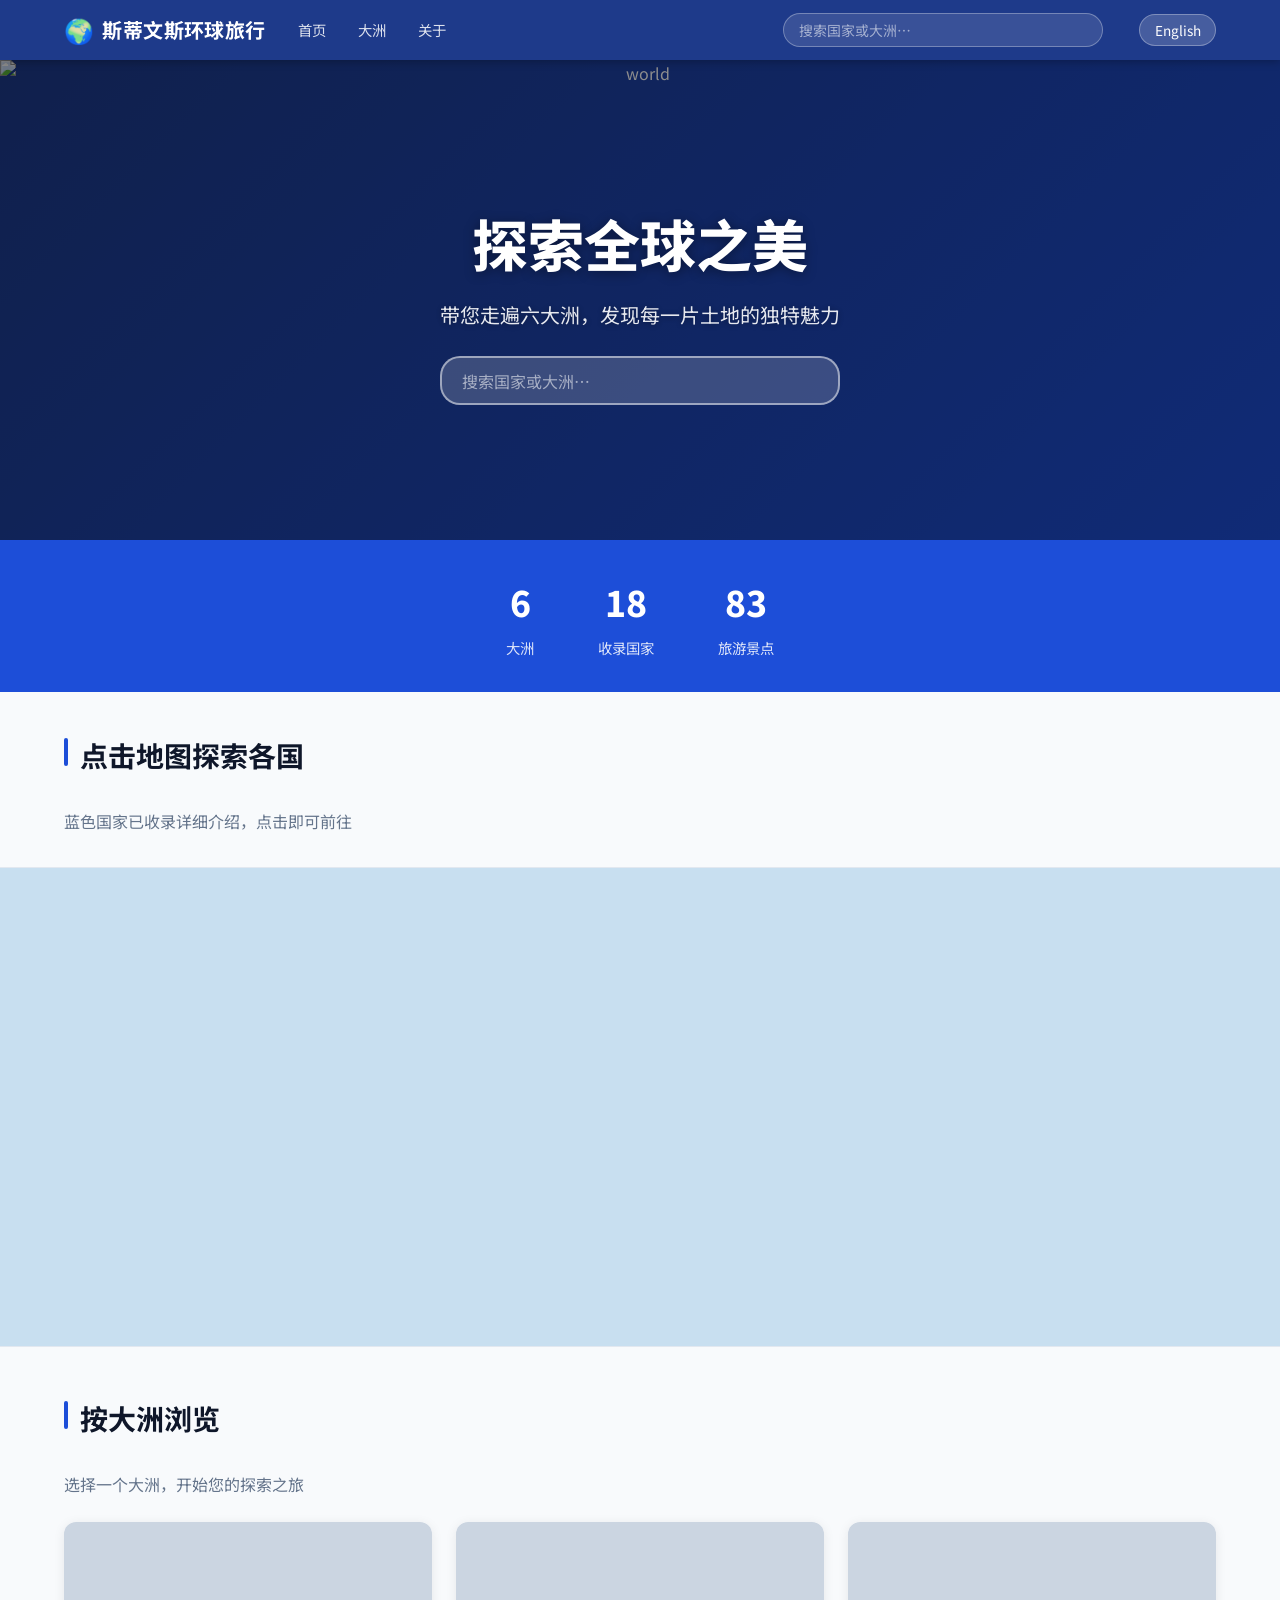
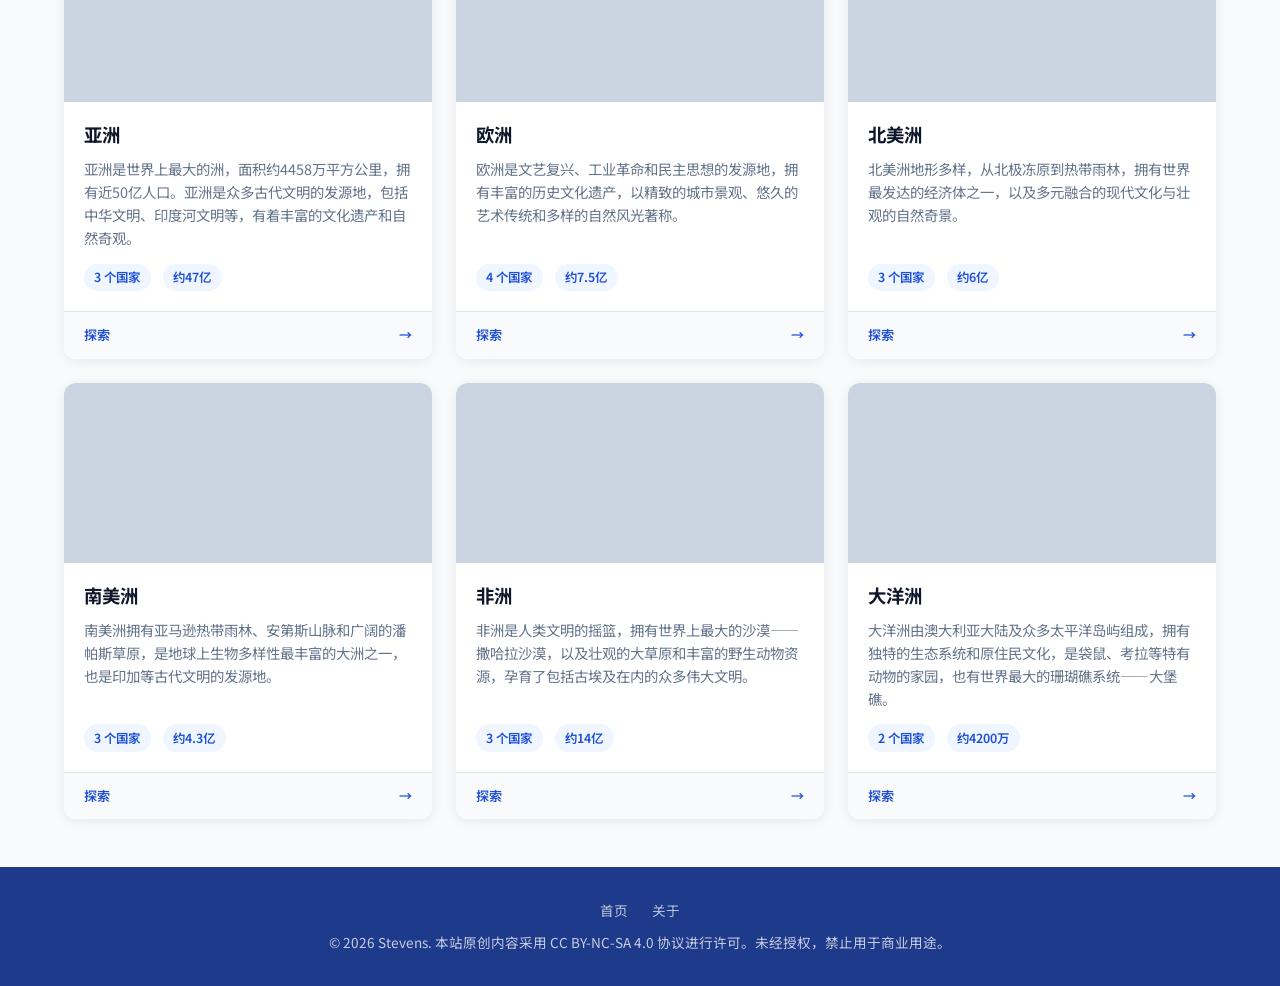
==== index.html @ 1ae76cb9 "fix: bundle topojson-client locally, remove CDN dependency CDN failures (both unpkg and jsdelivr) ca" ====
<!DOCTYPE html>
<html lang="zh-CN">
<head>
  <meta charset="UTF-8">
  <meta name="viewport" content="width=device-width, initial-scale=1.0">
  <title>斯蒂文斯环球旅行 | Stevens World Travel</title>
  <meta name="description" content="探索全球六大洲，发现世界各地的地理、历史、文化与旅游景点。">
  <link rel="preconnect" href="https://fonts.googleapis.com">
  <link rel="preconnect" href="https://fonts.gstatic.com" crossorigin>
  <link href="https://fonts.googleapis.com/css2?family=Noto+Sans+SC:wght@400;600;700;800&display=swap" rel="stylesheet">
  <link rel="stylesheet" href="css/style.css">
  <link rel="stylesheet" href="https://cdn.jsdelivr.net/npm/leaflet@1.9.4/dist/leaflet.css">
</head>
<body data-page="index">

  <div id="site-header"></div>
  <main><div id="root"></div></main>
  <div id="site-footer"></div>

  <!-- Slim index (for nav, search, world map country list) -->
  <script src="data/index.js"></script>
  <!-- Destination pin coordinates -->
  <script src="data/coords.js"></script>
  <!-- Leaflet -->
  <script src="https://cdn.jsdelivr.net/npm/leaflet@1.9.4/dist/leaflet.js"></script>
  <!-- TopoJSON (world map, index page only) — local copy, no CDN dependency -->
  <script src="js/topojson.min.js"></script>
  <!-- App -->
  <script src="js/app.js"></script>
</body>
</html>
---- css/style.css ----
/* ============================
   CSS Custom Properties
   ============================ */
:root {
  --primary:    #1d4ed8;
  --primary-dk: #1e3a8a;
  --accent:     #f59e0b;
  --green:      #059669;
  --bg:         #f8fafc;
  --bg-card:    #ffffff;
  --text:       #0f172a;
  --text-muted: #64748b;
  --border:     #e2e8f0;
  --shadow:     0 2px 12px rgba(0,0,0,.08);
  --shadow-lg:  0 8px 32px rgba(0,0,0,.14);
  --radius:     12px;
  --radius-sm:  8px;
  --transition: .2s ease;
  --max-w:      1200px;
  --font-sans:  'Noto Sans SC', -apple-system, BlinkMacSystemFont, 'Segoe UI', sans-serif;
}

/* ============================
   Reset & Base
   ============================ */
*, *::before, *::after { box-sizing: border-box; margin: 0; padding: 0; }

html { scroll-behavior: smooth; }

body {
  font-family: var(--font-sans);
  background: var(--bg);
  color: var(--text);
  line-height: 1.7;
  min-height: 100vh;
  display: flex;
  flex-direction: column;
}

a { color: inherit; text-decoration: none; }

img { display: block; max-width: 100%; }

/* ============================
   Header & Nav
   ============================ */
.site-header {
  background: var(--primary-dk);
  color: #fff;
  position: sticky;
  top: 0;
  z-index: 1000;
  box-shadow: 0 2px 8px rgba(0,0,0,.25);
}

.nav-inner {
  max-width: var(--max-w);
  margin: 0 auto;
  padding: 0 1.5rem;
  height: 60px;
  display: flex;
  align-items: center;
  gap: 1.5rem;
}

.nav-logo {
  font-size: 1.25rem;
  font-weight: 700;
  letter-spacing: .02em;
  white-space: nowrap;
  display: flex;
  align-items: center;
  gap: .5rem;
}

.nav-logo .logo-icon { font-size: 1.5rem; }

.nav-links {
  display: flex;
  gap: 1rem;
  list-style: none;
  flex: 1;
}

.nav-links a {
  color: rgba(255,255,255,.85);
  font-size: .9rem;
  padding: .25rem .5rem;
  border-radius: 6px;
  transition: all var(--transition);
}

.nav-links a:hover { background: rgba(255,255,255,.15); color: #fff; }

.nav-actions { display: flex; align-items: center; gap: .75rem; margin-left: auto; }

.lang-btn {
  background: rgba(255,255,255,.18);
  border: 1px solid rgba(255,255,255,.3);
  color: #fff;
  padding: .3rem .9rem;
  border-radius: 20px;
  cursor: pointer;
  font-size: .85rem;
  font-family: var(--font-sans);
  transition: all var(--transition);
}

.lang-btn:hover { background: rgba(255,255,255,.3); }

/* ============================
   Main Content
   ============================ */
main { flex: 1; }

.container {
  max-width: var(--max-w);
  margin: 0 auto;
  padding: 0 1.5rem;
}

/* ============================
   Hero Banner
   ============================ */
.hero {
  position: relative;
  height: 480px;
  display: flex;
  align-items: center;
  justify-content: center;
  text-align: center;
  overflow: hidden;
  color: #fff;
}

.hero-img {
  position: absolute;
  inset: 0;
  width: 100%;
  height: 100%;
  object-fit: cover;
  filter: brightness(.55);
}

.hero-content {
  position: relative;
  z-index: 1;
  padding: 1rem 2rem;
}

.hero-content h1 {
  font-size: clamp(2rem, 5vw, 3.5rem);
  font-weight: 800;
  text-shadow: 0 2px 12px rgba(0,0,0,.4);
  margin-bottom: .5rem;
}

.hero-content p {
  font-size: clamp(1rem, 2vw, 1.25rem);
  opacity: .9;
  max-width: 680px;
  text-shadow: 0 1px 6px rgba(0,0,0,.4);
}

.hero-small { height: 320px; }
.hero-small .hero-content h1 { font-size: clamp(1.6rem, 4vw, 2.5rem); }

/* ============================
   Section Title
   ============================ */
.section { padding: 3rem 0; }
.section-title {
  font-size: 1.75rem;
  font-weight: 700;
  margin-bottom: 1.75rem;
  position: relative;
  padding-left: 1rem;
}
.section-title::before {
  content: '';
  position: absolute;
  left: 0; top: .2em;
  width: 4px; height: 1em;
  background: var(--primary);
  border-radius: 2px;
}

/* ============================
   Cards Grid
   ============================ */
.grid { display: grid; gap: 1.5rem; }
.grid-2 { grid-template-columns: repeat(auto-fill, minmax(280px, 1fr)); }
.grid-3 { grid-template-columns: repeat(auto-fill, minmax(320px, 1fr)); }
.grid-4 { grid-template-columns: repeat(auto-fill, minmax(240px, 1fr)); }

/* ============================
   Continent / Country Card
   ============================ */
.card {
  background: var(--bg-card);
  border-radius: var(--radius);
  overflow: hidden;
  box-shadow: var(--shadow);
  transition: transform var(--transition), box-shadow var(--transition);
  cursor: pointer;
  display: flex;
  flex-direction: column;
}

.card:hover {
  transform: translateY(-4px);
  box-shadow: var(--shadow-lg);
}

.card-img {
  width: 100%;
  height: 180px;
  object-fit: cover;
  background: #cbd5e1;
}

.card-body {
  padding: 1.1rem 1.25rem 1.25rem;
  flex: 1;
  display: flex;
  flex-direction: column;
  gap: .4rem;
}

.card-title {
  font-size: 1.15rem;
  font-weight: 700;
  display: flex;
  align-items: center;
  gap: .45rem;
}

.card-subtitle {
  font-size: .82rem;
  color: var(--text-muted);
}

.card-desc {
  font-size: .9rem;
  color: var(--text-muted);
  line-height: 1.6;
  flex: 1;
}

.card-stats {
  display: flex;
  gap: .75rem;
  flex-wrap: wrap;
  margin-top: .5rem;
}

.stat-badge {
  background: #eff6ff;
  color: var(--primary);
  font-size: .78rem;
  padding: .2rem .65rem;
  border-radius: 20px;
  font-weight: 600;
}

.card-footer {
  padding: .75rem 1.25rem;
  border-top: 1px solid var(--border);
  background: #f8fafc;
  font-size: .82rem;
  color: var(--primary);
  font-weight: 600;
  display: flex;
  align-items: center;
  justify-content: space-between;
}

.card-footer .arrow { transition: transform var(--transition); }
.card:hover .arrow { transform: translateX(4px); }

/* ============================
   Country Page Specifics
   ============================ */
.country-header {
  background: var(--primary-dk);
  color: #fff;
  padding: 2.5rem 0 2rem;
}

.country-header-inner {
  max-width: var(--max-w);
  margin: 0 auto;
  padding: 0 1.5rem;
}

.country-flag { font-size: 4rem; line-height: 1; margin-bottom: .5rem; }

.country-header h1 {
  font-size: 2.4rem;
  font-weight: 800;
  margin-bottom: .25rem;
}

.country-meta {
  display: flex;
  flex-wrap: wrap;
  gap: 1.5rem;
  margin-top: 1rem;
  font-size: .9rem;
  opacity: .85;
}

.country-meta span { display: flex; align-items: center; gap: .4rem; }

.quick-facts {
  display: grid;
  grid-template-columns: repeat(auto-fill, minmax(180px, 1fr));
  gap: 1rem;
  margin: 1.5rem 0 2rem;
}

.fact-item {
  background: var(--bg-card);
  border: 1px solid var(--border);
  border-radius: var(--radius-sm);
  padding: .9rem 1.1rem;
}

.fact-label {
  font-size: .75rem;
  color: var(--text-muted);
  text-transform: uppercase;
  letter-spacing: .05em;
  margin-bottom: .25rem;
}

.fact-value { font-size: .95rem; font-weight: 600; }

/* ============================
   Tabs
   ============================ */
.tabs { border-bottom: 2px solid var(--border); display: flex; gap: 0; flex-wrap: wrap; }

.tab-btn {
  background: none;
  border: none;
  border-bottom: 2px solid transparent;
  margin-bottom: -2px;
  padding: .75rem 1.25rem;
  font-size: .95rem;
  font-family: var(--font-sans);
  color: var(--text-muted);
  cursor: pointer;
  transition: all var(--transition);
  font-weight: 500;
}

.tab-btn:hover { color: var(--primary); }
.tab-btn.active { color: var(--primary); border-bottom-color: var(--primary); font-weight: 700; }

.tab-panel { display: none; padding: 2rem 0; }
.tab-panel.active { display: block; }

.info-text {
  font-size: 1.02rem;
  line-height: 1.85;
  color: #1e293b;
  max-width: 820px;
}

/* ============================
   Map
   ============================ */
.map-section { }

.map-container {
  height: 420px;
  border-radius: var(--radius);
  overflow: hidden;
  border: 1px solid var(--border);
  box-shadow: var(--shadow);
  background: #e8f4f8;
}

/* Leaflet popup tweak */
.leaflet-popup-content-wrapper {
  border-radius: 10px !important;
  box-shadow: 0 4px 16px rgba(0,0,0,.18) !important;
}

.leaflet-popup-content { margin: 10px 12px !important; }

@media (max-width: 600px) {
  .map-container { height: 280px; }
}

/* ============================
   Subdivision Grid
   ============================ */
.subdivision-grid { display: grid; grid-template-columns: repeat(auto-fill, minmax(150px, 1fr)); gap: 1rem; }

.sub-card {
  background: var(--bg-card);
  border: 1px solid var(--border);
  border-radius: var(--radius-sm);
  padding: 1rem;
  text-align: center;
  cursor: pointer;
  transition: all var(--transition);
}

.sub-card:hover { border-color: var(--primary); background: #eff6ff; transform: translateY(-2px); }
.sub-card .emoji { font-size: 2rem; display: block; margin-bottom: .5rem; }
.sub-card .sub-name { font-size: .9rem; font-weight: 600; }

/* ============================
   Destination Cards
   ============================ */
.dest-card {
  background: var(--bg-card);
  border-radius: var(--radius);
  overflow: hidden;
  box-shadow: var(--shadow);
  transition: transform var(--transition), box-shadow var(--transition);
  display: flex;
  flex-direction: column;
}

.dest-card:hover { transform: translateY(-4px); box-shadow: var(--shadow-lg); }

.dest-img {
  width: 100%;
  height: 200px;
  object-fit: cover;
  background: linear-gradient(135deg, #cbd5e1, #94a3b8);
}

.dest-body { padding: 1.1rem 1.25rem 1.25rem; flex: 1; display: flex; flex-direction: column; gap: .5rem; }

.dest-title { font-size: 1.1rem; font-weight: 700; }

.dest-location {
  font-size: .8rem;
  color: var(--primary);
  font-weight: 600;
  display: flex;
  align-items: center;
  gap: .3rem;
}

.dest-desc { font-size: .88rem; color: var(--text-muted); line-height: 1.65; flex: 1; }

.dest-tags { display: flex; flex-wrap: wrap; gap: .4rem; margin-top: auto; padding-top: .75rem; }

.tag {
  font-size: .75rem;
  background: #f0fdf4;
  color: var(--green);
  border: 1px solid #bbf7d0;
  padding: .15rem .55rem;
  border-radius: 20px;
  font-weight: 500;
}

/* ============================
   Filter Bar
   ============================ */
.filter-bar {
  display: flex;
  flex-wrap: wrap;
  gap: .6rem;
  padding: 1.25rem 0;
  border-bottom: 1px solid var(--border);
  margin-bottom: 1.75rem;
}

.filter-btn {
  background: var(--bg-card);
  border: 1px solid var(--border);
  color: var(--text);
  padding: .4rem 1rem;
  border-radius: 20px;
  cursor: pointer;
  font-size: .87rem;
  font-family: var(--font-sans);
  transition: all var(--transition);
}

.filter-btn:hover { border-color: var(--primary); color: var(--primary); }
.filter-btn.active { background: var(--primary); color: #fff; border-color: var(--primary); }

/* ============================
   CTA Buttons
   ============================ */
.btn {
  display: inline-flex;
  align-items: center;
  gap: .5rem;
  padding: .65rem 1.5rem;
  border-radius: 8px;
  font-size: .95rem;
  font-weight: 600;
  font-family: var(--font-sans);
  cursor: pointer;
  border: 2px solid transparent;
  transition: all var(--transition);
}

.btn-primary { background: var(--primary); color: #fff; }
.btn-primary:hover { background: var(--primary-dk); }

.btn-outline { background: transparent; color: var(--primary); border-color: var(--primary); }
.btn-outline:hover { background: var(--primary); color: #fff; }

.btn-accent { background: var(--accent); color: #fff; }
.btn-accent:hover { background: #d97706; }

/* ============================
   Breadcrumb
   ============================ */
.breadcrumb {
  display: flex;
  align-items: center;
  gap: .5rem;
  font-size: .87rem;
  color: var(--text-muted);
  padding: 1rem 0;
  flex-wrap: wrap;
}

.breadcrumb a { color: var(--primary); }
.breadcrumb a:hover { text-decoration: underline; }
.breadcrumb .sep { opacity: .5; }

/* ============================
   Stats Strip
   ============================ */
.stats-strip {
  background: var(--primary);
  color: #fff;
  padding: 2rem 0;
}

.stats-inner {
  max-width: var(--max-w);
  margin: 0 auto;
  padding: 0 1.5rem;
  display: flex;
  justify-content: center;
  gap: 4rem;
  flex-wrap: wrap;
  text-align: center;
}

.stat-item .num { font-size: 2.2rem; font-weight: 800; }
.stat-item .lbl { font-size: .9rem; opacity: .85; margin-top: .25rem; }

/* ============================
   About Page
   ============================ */
.about-section { max-width: 800px; margin: 0 auto; padding: 3rem 1.5rem; }
.about-avatar {
  width: 120px;
  height: 120px;
  border-radius: 50%;
  object-fit: cover;
  border: 4px solid var(--primary);
  margin-bottom: 1.5rem;
}
.about-section h1 { font-size: 2rem; margin-bottom: .5rem; }
.about-section h2 { font-size: 1.3rem; margin: 2rem 0 .75rem; }
.about-section p { margin-bottom: 1rem; color: #1e293b; line-height: 1.8; }

/* ============================
   Footer
   ============================ */
.site-footer {
  background: var(--primary-dk);
  color: rgba(255,255,255,.75);
  padding: 2rem 0;
  margin-top: auto;
}

.footer-inner {
  max-width: var(--max-w);
  margin: 0 auto;
  padding: 0 1.5rem;
  display: flex;
  flex-direction: column;
  align-items: center;
  gap: .5rem;
  text-align: center;
  font-size: .85rem;
}

.footer-links { display: flex; gap: 1.5rem; flex-wrap: wrap; justify-content: center; }
.footer-links a { color: rgba(255,255,255,.7); transition: color var(--transition); }
.footer-links a:hover { color: #fff; }

/* ============================
   Loading / Empty State
   ============================ */
.loading {
  display: flex;
  flex-direction: column;
  align-items: center;
  justify-content: center;
  padding: 4rem 1rem;
  color: var(--text-muted);
  gap: 1rem;
}

.spinner {
  width: 40px;
  height: 40px;
  border: 3px solid var(--border);
  border-top-color: var(--primary);
  border-radius: 50%;
  animation: spin .7s linear infinite;
}

@keyframes spin { to { transform: rotate(360deg); } }

.empty {
  text-align: center;
  padding: 4rem 1rem;
  color: var(--text-muted);
  font-size: 1.05rem;
}

/* ============================
   Utility
   ============================ */
.mt-1 { margin-top: .5rem; }
.mt-2 { margin-top: 1rem; }
.mt-3 { margin-top: 1.5rem; }
.mb-2 { margin-bottom: 1rem; }
.mb-3 { margin-bottom: 1.5rem; }
.flex { display: flex; }
.flex-wrap { flex-wrap: wrap; }
.gap-1 { gap: .5rem; }
.gap-2 { gap: 1rem; }
.items-center { align-items: center; }
.text-muted { color: var(--text-muted); }
.text-sm { font-size: .87rem; }
.font-bold { font-weight: 700; }
.hidden { display: none !important; }

/* ============================
   Search
   ============================ */
.nav-search {
  flex: 1;
  max-width: 320px;
  margin: 0 .75rem;
}

.search-wrap {
  position: relative;
}

.search-input {
  width: 100%;
  padding: .38rem .9rem;
  border-radius: 20px;
  border: 1px solid rgba(255,255,255,.3);
  background: rgba(255,255,255,.12);
  color: #fff;
  font-family: var(--font-sans);
  font-size: .87rem;
  outline: none;
  transition: all var(--transition);
}

.search-input::placeholder { color: rgba(255,255,255,.55); }
.search-input:focus {
  background: rgba(255,255,255,.22);
  border-color: rgba(255,255,255,.6);
}

.search-drop {
  display: none;
  position: absolute;
  top: calc(100% + 6px);
  left: 0;
  right: 0;
  background: #fff;
  border-radius: var(--radius-sm);
  box-shadow: var(--shadow-lg);
  overflow: hidden;
  z-index: 2000;
  border: 1px solid var(--border);
}

.search-drop.open { display: block; }

.search-item {
  display: flex;
  align-items: center;
  gap: .75rem;
  padding: .65rem 1rem;
  color: var(--text);
  text-decoration: none;
  transition: background var(--transition);
  border-bottom: 1px solid var(--border);
}

.search-item:last-child { border-bottom: none; }
.search-item:hover { background: #f0f4ff; }

.search-icon { font-size: 1.25rem; line-height: 1; flex-shrink: 0; }

.search-text { display: flex; flex-direction: column; gap: .1rem; }

.search-primary { font-size: .9rem; font-weight: 600; color: var(--text); }
.search-secondary { font-size: .77rem; color: var(--text-muted); }

.search-no-result { padding: .75rem 1rem; color: var(--text-muted); font-size: .87rem; }

/* Hero search */
.hero-search-wrap {
  margin-top: 1.5rem;
  max-width: 520px;
  margin-left: auto;
  margin-right: auto;
}

.hero-search .search-input {
  font-size: 1rem;
  padding: .65rem 1.25rem;
  background: rgba(255,255,255,.18);
  border: 2px solid rgba(255,255,255,.5);
}

.hero-search .search-input:focus {
  background: rgba(255,255,255,.28);
  border-color: rgba(255,255,255,.9);
}

.hero-search .search-drop {
  top: calc(100% + 8px);
}

/* ============================
   World Map
   ============================ */
.world-map-section {
  padding: 2.5rem 0 0;
}

.world-map-section .container { padding-bottom: 1rem; }

.world-map-container {
  width: 100%;
  height: 480px;
  background: #c8dff0;
  border-top: 1px solid var(--border);
  border-bottom: 1px solid var(--border);
}

.world-tooltip {
  background: var(--primary-dk) !important;
  color: #fff !important;
  border: none !important;
  font-family: var(--font-sans) !important;
  font-size: .9rem !important;
  padding: .3rem .7rem !important;
  border-radius: 6px !important;
  box-shadow: var(--shadow) !important;
}

.world-tooltip::before { display: none !important; }

.covered-country { cursor: pointer; }

@media (max-width: 768px) {
  .world-map-container { height: 300px; }
}

/* ============================
   Fetch Error
   ============================ */
.fetch-error {
  max-width: 480px;
  margin: 3rem auto;
  padding: 2rem;
  background: #fff7ed;
  border: 1px solid #fed7aa;
  border-radius: var(--radius);
  text-align: center;
}

.fetch-error-icon { font-size: 2.5rem; margin-bottom: .75rem; }
.fetch-error h3 { font-size: 1.15rem; margin-bottom: .75rem; color: #9a3412; }
.fetch-error p { font-size: .9rem; color: #7c2d12; margin-bottom: .5rem; }

.fetch-error code {
  display: block;
  background: #1e293b;
  color: #f0fdf4;
  padding: .65rem 1.25rem;
  border-radius: 6px;
  font-size: .9rem;
  margin: .75rem 0;
  letter-spacing: .02em;
  font-family: 'Courier New', monospace;
}

.fetch-error a { color: var(--primary); font-weight: 600; }

/* ============================
   Responsive
   ============================ */
@media (max-width: 768px) {
  .nav-links { display: none; }
  .hero { height: 320px; }
  .hero-small { height: 220px; }
  .grid-3, .grid-4 { grid-template-columns: 1fr 1fr; }
  .stats-inner { gap: 2rem; }
  .quick-facts { grid-template-columns: 1fr 1fr; }
  .country-header h1 { font-size: 1.75rem; }
}

@media (max-width: 480px) {
  .grid-2, .grid-3, .grid-4 { grid-template-columns: 1fr; }
  .quick-facts { grid-template-columns: 1fr 1fr; }
  .filter-bar { gap: .4rem; }
  .filter-btn { font-size: .8rem; padding: .35rem .8rem; }
}
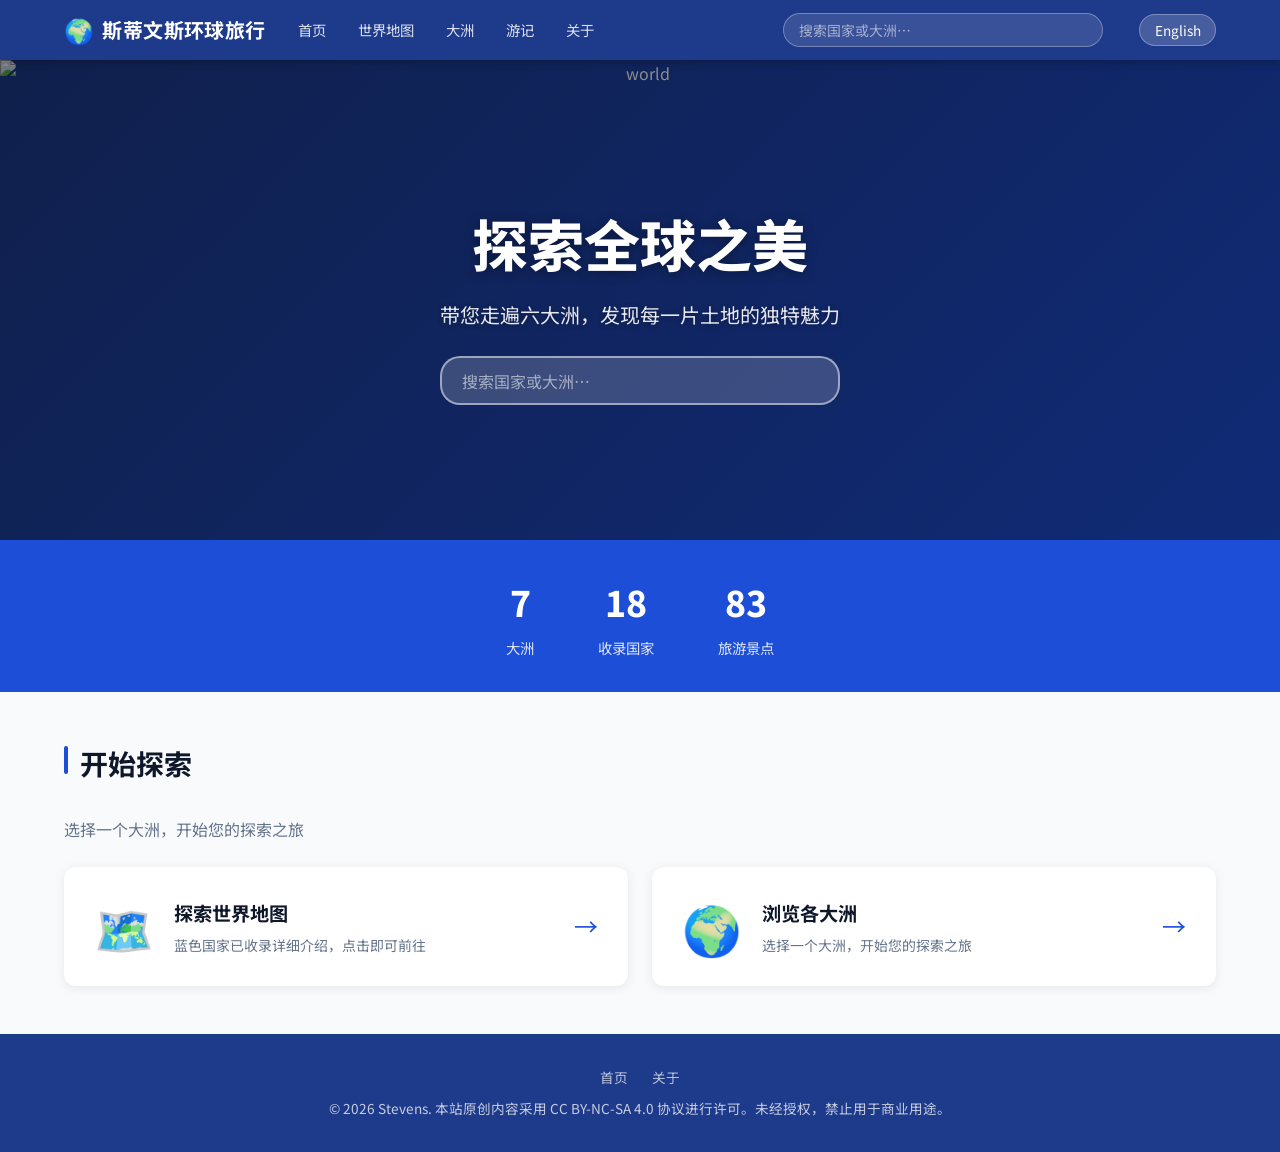
==== commit 46a06a67: "Add Google Analytics 4 (G-HJWRL0D0HH) to all pages Co-Authored-By: Claude Sonnet 4.6 <noreply@anthro" ====
--- a/index.html
+++ b/index.html
@@ -4,6 +4,8 @@
   <meta charset="UTF-8">
   <meta name="viewport" content="width=device-width, initial-scale=1.0">
   <title>斯蒂文斯环球旅行 | Stevens World Travel</title>
+  <script async src="https://www.googletagmanager.com/gtag/js?id=G-HJWRL0D0HH"></script>
+  <script>window.dataLayer=window.dataLayer||[];function gtag(){dataLayer.push(arguments);}gtag('js',new Date());gtag('config','G-HJWRL0D0HH');</script>
   <meta name="description" content="探索全球六大洲，发现世界各地的地理、历史、文化与旅游景点。">
   <link rel="preconnect" href="https://fonts.googleapis.com">
   <link rel="preconnect" href="https://fonts.gstatic.com" crossorigin>
@@ -17,15 +19,9 @@
   <main><div id="root"></div></main>
   <div id="site-footer"></div>
 
-  <!-- Slim index (for nav, search, world map country list) -->
   <script src="data/index.js"></script>
-  <!-- Destination pin coordinates -->
   <script src="data/coords.js"></script>
-  <!-- Leaflet -->
   <script src="https://cdn.jsdelivr.net/npm/leaflet@1.9.4/dist/leaflet.js"></script>
-  <!-- TopoJSON (world map, index page only) — local copy, no CDN dependency -->
-  <script src="js/topojson.min.js"></script>
-  <!-- App -->
   <script src="js/app.js"></script>
 </body>
 </html>
--- a/css/style.css
+++ b/css/style.css
@@ -380,6 +380,7 @@
   border: 1px solid var(--border);
   box-shadow: var(--shadow);
   background: #e8f4f8;
+  isolation: isolate;
 }
 
 /* Leaflet popup tweak */
@@ -756,6 +757,7 @@
   background: #c8dff0;
   border-top: 1px solid var(--border);
   border-bottom: 1px solid var(--border);
+  isolation: isolate;
 }
 
 .world-tooltip {
@@ -827,3 +829,397 @@
   .filter-bar { gap: .4rem; }
   .filter-btn { font-size: .8rem; padding: .35rem .8rem; }
 }
+
+/* ============================
+   World Page Map
+   ============================ */
+.world-page-wrap {
+  display: flex;
+  flex-direction: column;
+}
+
+.world-page-map {
+  width: 100%;
+  height: calc(100vh - 380px);
+  min-height: 480px;
+  background: #c8dff0;
+}
+
+@media (max-width: 768px) {
+  .world-page-map { height: 360px; min-height: 280px; }
+}
+
+/* ============================
+   Continent Map
+   ============================ */
+.continent-map-container {
+  height: 340px;
+  border-radius: var(--radius);
+  overflow: hidden;
+  border: 1px solid var(--border);
+  box-shadow: var(--shadow);
+  background: #e8f4f8;
+  isolation: isolate;
+}
+
+@media (max-width: 600px) {
+  .continent-map-container { height: 240px; }
+}
+
+/* ============================
+   Entry Cards (Homepage)
+   ============================ */
+.entry-cards {
+  display: grid;
+  grid-template-columns: 1fr 1fr;
+  gap: 1.5rem;
+}
+
+@media (max-width: 640px) {
+  .entry-cards { grid-template-columns: 1fr; }
+}
+
+.entry-card {
+  display: flex;
+  align-items: center;
+  gap: 1.25rem;
+  padding: 1.75rem;
+  background: var(--bg-card);
+  border-radius: var(--radius);
+  box-shadow: var(--shadow);
+  border: 2px solid transparent;
+  transition: all var(--transition);
+  text-decoration: none;
+  color: inherit;
+}
+
+.entry-card:hover {
+  border-color: var(--primary);
+  transform: translateY(-3px);
+  box-shadow: var(--shadow-lg);
+}
+
+.entry-card-icon { font-size: 3rem; line-height: 1; flex-shrink: 0; }
+
+.entry-card-body { flex: 1; }
+
+.entry-card-title { font-size: 1.2rem; font-weight: 700; margin-bottom: .35rem; }
+
+.entry-card-desc { font-size: .87rem; color: var(--text-muted); line-height: 1.5; }
+
+.entry-card-arrow {
+  font-size: 1.5rem;
+  color: var(--primary);
+  transition: transform var(--transition);
+  flex-shrink: 0;
+}
+
+.entry-card:hover .entry-card-arrow { transform: translateX(4px); }
+
+/* ============================
+   Journal List
+   ============================ */
+.journal-grid { display: flex; flex-direction: column; gap: 2rem; }
+
+.journal-card {
+  display: grid;
+  grid-template-columns: 320px 1fr;
+  background: var(--bg-card);
+  border-radius: var(--radius);
+  overflow: hidden;
+  box-shadow: var(--shadow);
+  transition: transform var(--transition), box-shadow var(--transition);
+  color: inherit;
+  text-decoration: none;
+}
+
+.journal-card:hover { transform: translateY(-3px); box-shadow: var(--shadow-lg); }
+
+.journal-card-img { width: 100%; height: 100%; min-height: 200px; object-fit: cover; display: block; }
+
+.journal-card-body {
+  padding: 1.5rem 1.75rem;
+  display: flex;
+  flex-direction: column;
+  gap: .6rem;
+}
+
+.journal-card-meta {
+  display: flex;
+  gap: 1rem;
+  font-size: .82rem;
+  color: var(--text-muted);
+  flex-wrap: wrap;
+}
+
+.journal-card-title { font-size: 1.25rem; font-weight: 700; line-height: 1.4; }
+
+.journal-card-excerpt {
+  font-size: .9rem;
+  color: var(--text-muted);
+  line-height: 1.75;
+  flex: 1;
+  display: -webkit-box;
+  -webkit-line-clamp: 3;
+  -webkit-box-orient: vertical;
+  overflow: hidden;
+}
+
+.journal-tags { display: flex; flex-wrap: wrap; gap: .4rem; }
+
+.journal-tag {
+  font-size: .75rem;
+  background: #eff6ff;
+  color: var(--primary);
+  border: 1px solid #bfdbfe;
+  padding: .2rem .6rem;
+  border-radius: 20px;
+  font-weight: 500;
+}
+
+.journal-read-more {
+  font-size: .87rem;
+  color: var(--primary);
+  font-weight: 600;
+  margin-top: .25rem;
+}
+
+@media (max-width: 720px) {
+  .journal-card { grid-template-columns: 1fr; }
+  .journal-card-img { height: 200px; min-height: unset; }
+}
+
+/* ============================
+   Post Body (Journal Detail)
+   ============================ */
+.post-hero-meta {
+  display: flex;
+  gap: 1.25rem;
+  font-size: .9rem;
+  opacity: .85;
+  margin-top: .5rem;
+  flex-wrap: wrap;
+}
+
+.post-tags { display: flex; flex-wrap: wrap; gap: .5rem; padding: .5rem 0 1rem; }
+
+.post-body { max-width: 760px; margin: 0 auto 4rem; }
+
+.post-text {
+  font-size: 1.04rem;
+  line-height: 1.95;
+  color: #1e293b;
+  margin-bottom: 1.5rem;
+}
+
+.post-image {
+  margin: 2rem 0;
+  border-radius: var(--radius);
+  overflow: hidden;
+  box-shadow: var(--shadow);
+}
+
+.post-image img { width: 100%; max-height: 520px; object-fit: cover; display: block; }
+
+.post-image figcaption {
+  padding: .65rem 1rem;
+  background: #f8fafc;
+  font-size: .82rem;
+  color: var(--text-muted);
+  text-align: center;
+  font-style: italic;
+  border-top: 1px solid var(--border);
+}
+
+.post-gallery {
+  display: grid;
+  grid-template-columns: repeat(auto-fill, minmax(200px, 1fr));
+  gap: 1rem;
+  margin: 2rem 0;
+}
+
+.post-gallery figure { margin: 0; border-radius: var(--radius-sm); overflow: hidden; box-shadow: var(--shadow); }
+.post-gallery img { width: 100%; height: 160px; object-fit: cover; display: block; }
+.post-gallery figcaption { padding: .4rem .7rem; font-size: .75rem; color: var(--text-muted); text-align: center; background: #f8fafc; font-style: italic; }
+
+.post-tip {
+  background: #fffbeb;
+  border: 1px solid #fde68a;
+  border-left: 4px solid var(--accent);
+  border-radius: var(--radius-sm);
+  padding: 1rem 1.25rem;
+  margin: 1.75rem 0;
+}
+
+.post-tip-label { font-weight: 700; color: #92400e; margin-bottom: .4rem; font-size: .9rem; }
+.post-tip p { margin: 0; font-size: .93rem; color: #78350f; line-height: 1.75; }
+
+.post-quote {
+  border-left: 4px solid var(--primary);
+  padding: .85rem 1.5rem;
+  margin: 1.75rem 0;
+  color: #475569;
+  font-style: italic;
+  font-size: 1.05rem;
+  line-height: 1.85;
+  background: #f0f4ff;
+  border-radius: 0 var(--radius-sm) var(--radius-sm) 0;
+}
+
+@media (max-width: 600px) {
+  .post-gallery { grid-template-columns: 1fr 1fr; }
+  .post-gallery img { height: 130px; }
+}
+
+/* ============================
+   Destination Modal
+   ============================ */
+.dest-modal-overlay {
+  position: fixed;
+  inset: 0;
+  background: rgba(0, 0, 0, .6);
+  z-index: 3000;
+  display: none;
+  align-items: center;
+  justify-content: center;
+  padding: 1rem;
+  animation: dmFadeIn .18s ease;
+}
+
+@keyframes dmFadeIn { from { opacity: 0; } to { opacity: 1; } }
+
+.dest-modal {
+  background: #fff;
+  border-radius: var(--radius);
+  overflow: hidden;
+  max-width: 540px;
+  width: 100%;
+  max-height: 88vh;
+  overflow-y: auto;
+  position: relative;
+  box-shadow: 0 24px 64px rgba(0, 0, 0, .35);
+  animation: dmSlideUp .18s ease;
+}
+
+@keyframes dmSlideUp {
+  from { transform: translateY(18px); opacity: 0; }
+  to   { transform: translateY(0);    opacity: 1; }
+}
+
+.dest-modal-close {
+  position: absolute;
+  top: .75rem;
+  right: .75rem;
+  width: 32px;
+  height: 32px;
+  border-radius: 50%;
+  border: none;
+  background: rgba(0, 0, 0, .45);
+  color: #fff;
+  font-size: 1rem;
+  line-height: 1;
+  cursor: pointer;
+  display: flex;
+  align-items: center;
+  justify-content: center;
+  z-index: 10;
+  transition: background var(--transition);
+}
+
+.dest-modal-close:hover { background: rgba(0, 0, 0, .75); }
+
+.dest-modal-img {
+  width: 100%;
+  height: 260px;
+  object-fit: cover;
+  display: block;
+  background: #cbd5e1;
+}
+
+.dest-modal-body { padding: 1.4rem 1.5rem 1.75rem; }
+
+.dest-modal-title {
+  font-size: 1.35rem;
+  font-weight: 700;
+  line-height: 1.35;
+  margin-bottom: .4rem;
+}
+
+.dest-modal-loc {
+  font-size: .85rem;
+  color: var(--primary);
+  font-weight: 600;
+  margin-bottom: .9rem;
+}
+
+.dest-modal-desc {
+  font-size: .95rem;
+  line-height: 1.8;
+  color: #1e293b;
+  margin-bottom: 1rem;
+}
+
+.dest-modal-tags { display: flex; flex-wrap: wrap; gap: .4rem; }
+
+/* modal enriched sections */
+.dest-modal-section { margin: 1rem 0 .6rem; }
+.dest-modal-section-label,
+.dest-modal-tip-label {
+  font-size: .75rem;
+  font-weight: 700;
+  text-transform: uppercase;
+  letter-spacing: .06em;
+  color: #64748b;
+  margin-bottom: .45rem;
+}
+.dest-modal-hl {
+  margin: 0;
+  padding-left: 1.2rem;
+  color: #334155;
+  font-size: .9rem;
+  line-height: 1.7;
+}
+.dest-modal-facts {
+  display: flex;
+  flex-direction: column;
+  gap: .4rem;
+  margin: .8rem 0;
+  background: #f8fafc;
+  border-radius: .6rem;
+  padding: .75rem 1rem;
+}
+.dest-modal-fact {
+  display: flex;
+  align-items: baseline;
+  gap: .5rem;
+  font-size: .875rem;
+  color: #334155;
+}
+.dest-modal-fact-label {
+  font-weight: 600;
+  white-space: nowrap;
+  color: #475569;
+  min-width: 7rem;
+}
+.dest-modal-tip-box {
+  background: #fffbeb;
+  border-left: 3px solid #f59e0b;
+  border-radius: 0 .5rem .5rem 0;
+  padding: .75rem 1rem;
+  margin: .8rem 0;
+  font-size: .875rem;
+  color: #78350f;
+  line-height: 1.6;
+}
+.dest-modal-tip-label {
+  color: #b45309;
+  margin-bottom: .35rem;
+}
+
+/* make dest-card show pointer so it feels clickable */
+.dest-card[data-dest-id] { cursor: pointer; }
+
+@media (max-width: 600px) {
+  .dest-modal-img { height: 200px; }
+  .dest-modal-body { padding: 1.1rem 1.2rem 1.4rem; }
+}
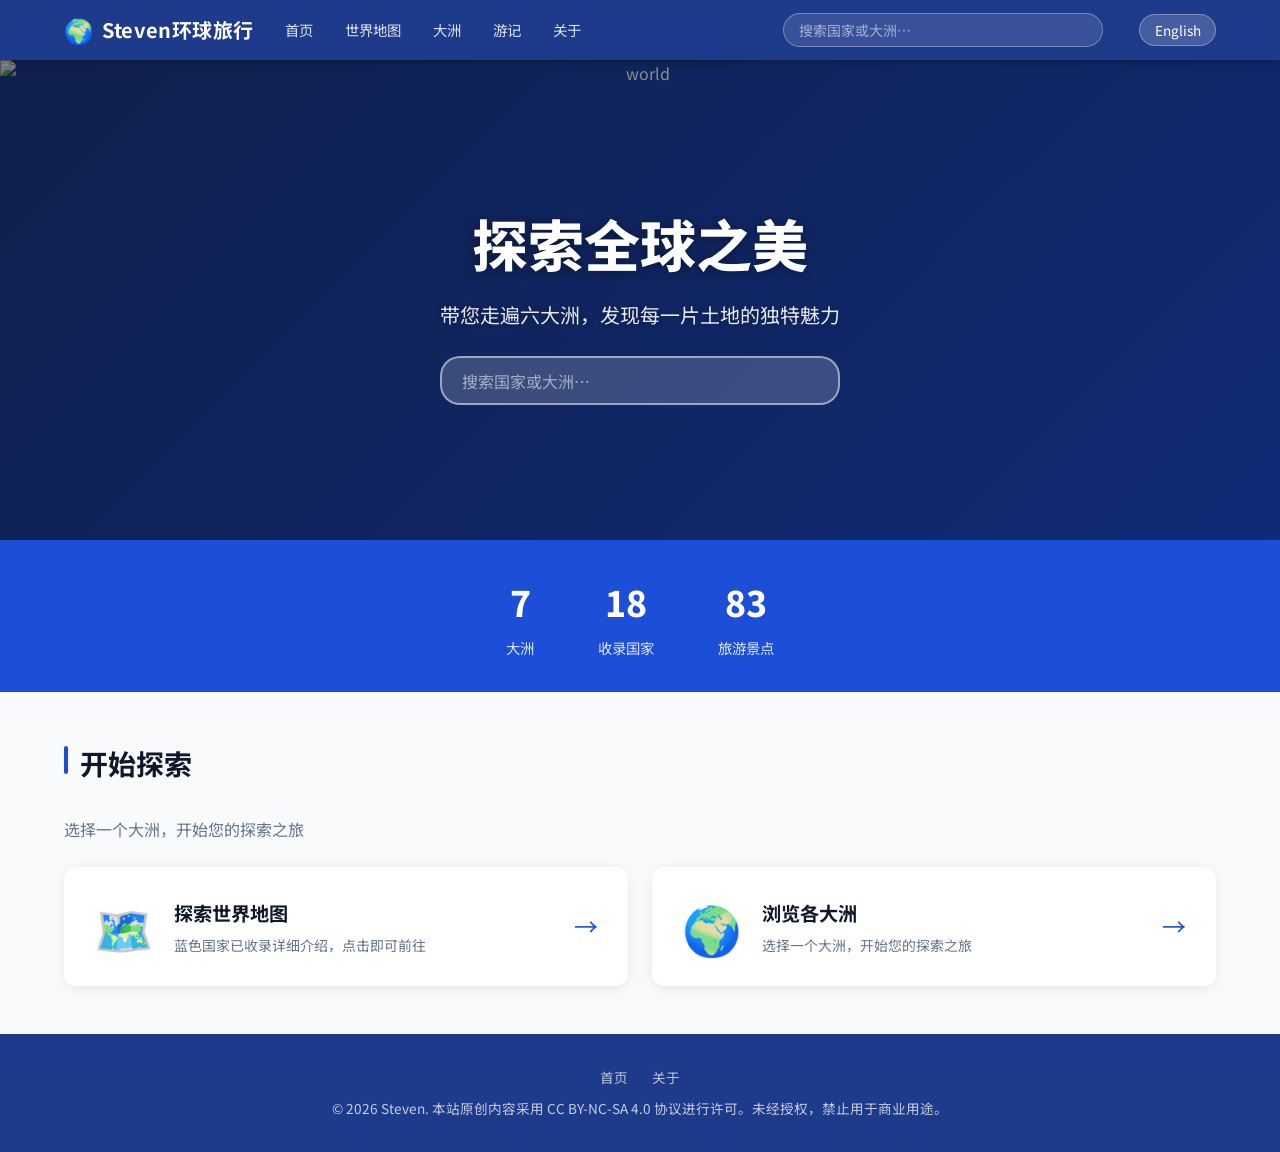
==== commit 9a2317ee: "Rename site to Steven World Travel / Steven环球旅行, add favicon - Renamed 'Stevens' → 'Steven' across a" ====
--- a/index.html
+++ b/index.html
@@ -3,9 +3,16 @@
 <head>
   <meta charset="UTF-8">
   <meta name="viewport" content="width=device-width, initial-scale=1.0">
-  <title>斯蒂文斯环球旅行 | Stevens World Travel</title>
+  <title>Steven环球旅行 | Steven World Travel</title>
+  <link rel="icon" type="image/svg+xml" href="favicon.svg">
+  <!-- Google tag (gtag.js) -->
   <script async src="https://www.googletagmanager.com/gtag/js?id=G-HJWRL0D0HH"></script>
-  <script>window.dataLayer=window.dataLayer||[];function gtag(){dataLayer.push(arguments);}gtag('js',new Date());gtag('config','G-HJWRL0D0HH');</script>
+  <script>
+    window.dataLayer = window.dataLayer || [];
+    function gtag(){dataLayer.push(arguments);}
+    gtag('js', new Date());
+    gtag('config', 'G-HJWRL0D0HH');
+  </script>
   <meta name="description" content="探索全球六大洲，发现世界各地的地理、历史、文化与旅游景点。">
   <link rel="preconnect" href="https://fonts.googleapis.com">
   <link rel="preconnect" href="https://fonts.gstatic.com" crossorigin>
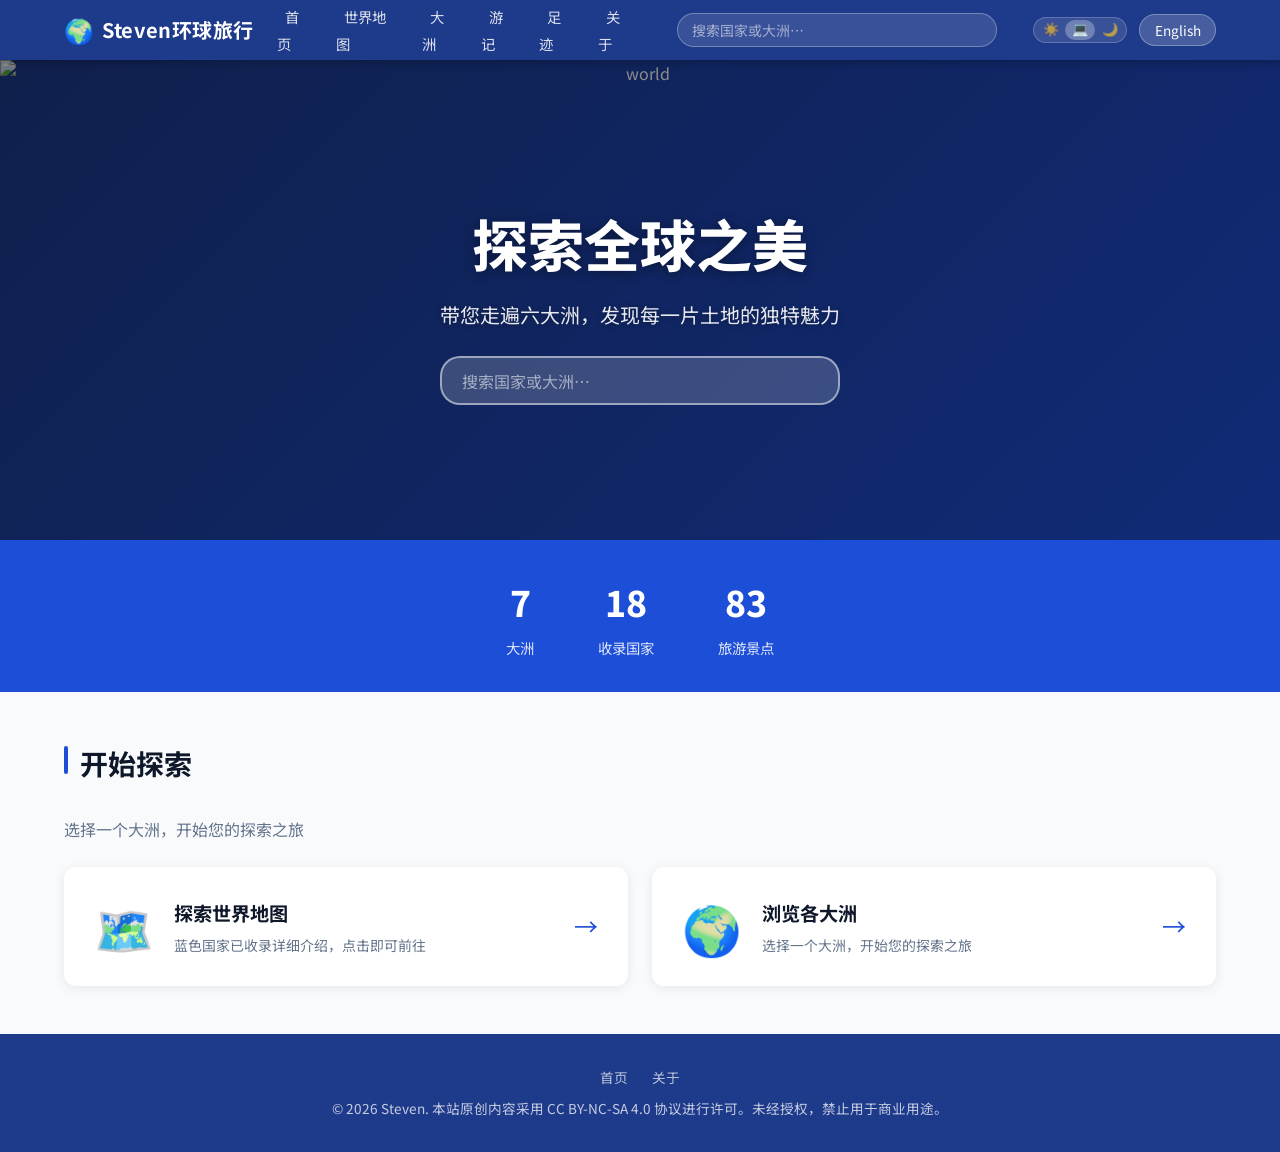
==== commit cca422a6: "Add dark/light/system theme switcher - CSS: [data-theme="dark"] variable block (bg, text, border, sh" ====
--- a/index.html
+++ b/index.html
@@ -18,6 +18,7 @@
   <link rel="preconnect" href="https://fonts.gstatic.com" crossorigin>
   <link href="https://fonts.googleapis.com/css2?family=Noto+Sans+SC:wght@400;600;700;800&display=swap" rel="stylesheet">
   <link rel="stylesheet" href="css/style.css">
+  <script>!function(){var t=localStorage.getItem('sv-theme');document.documentElement.setAttribute('data-theme',t==='dark'?'dark':t==='light'?'light':window.matchMedia('(prefers-color-scheme:dark)').matches?'dark':'light')}();</script>
   <link rel="stylesheet" href="https://cdn.jsdelivr.net/npm/leaflet@1.9.4/dist/leaflet.css">
 </head>
 <body data-page="index">
--- a/css/style.css
+++ b/css/style.css
@@ -21,6 +21,21 @@
 }
 
 /* ============================
+   Dark Theme
+   ============================ */
+[data-theme="dark"] {
+  --bg:         #0f172a;
+  --bg-card:    #1e293b;
+  --text:       #e2e8f0;
+  --text-muted: #94a3b8;
+  --border:     #334155;
+  --shadow:     0 2px 12px rgba(0,0,0,.45);
+  --shadow-lg:  0 8px 32px rgba(0,0,0,.65);
+  --primary:    #3b82f6;
+  --primary-dk: #1d4ed8;
+}
+
+/* ============================
    Reset & Base
    ============================ */
 *, *::before, *::after { box-sizing: border-box; margin: 0; padding: 0; }
@@ -266,7 +281,7 @@
 .card-footer {
   padding: .75rem 1.25rem;
   border-top: 1px solid var(--border);
-  background: #f8fafc;
+  background: var(--bg);
   font-size: .82rem;
   color: var(--primary);
   font-weight: 600;
@@ -364,7 +379,7 @@
 .info-text {
   font-size: 1.02rem;
   line-height: 1.85;
-  color: #1e293b;
+  color: var(--text);
   max-width: 820px;
 }
 
@@ -570,7 +585,7 @@
 }
 .about-section h1 { font-size: 2rem; margin-bottom: .5rem; }
 .about-section h2 { font-size: 1.3rem; margin: 2rem 0 .75rem; }
-.about-section p { margin-bottom: 1rem; color: #1e293b; line-height: 1.8; }
+.about-section p { margin-bottom: 1rem; color: var(--text); line-height: 1.8; }
 
 /* ============================
    Footer
@@ -685,7 +700,7 @@
   top: calc(100% + 6px);
   left: 0;
   right: 0;
-  background: #fff;
+  background: var(--bg-card);
   border-radius: var(--radius-sm);
   box-shadow: var(--shadow-lg);
   overflow: hidden;
@@ -1008,7 +1023,7 @@
 .post-text {
   font-size: 1.04rem;
   line-height: 1.95;
-  color: #1e293b;
+  color: var(--text);
   margin-bottom: 1.5rem;
 }
 
@@ -1023,7 +1038,7 @@
 
 .post-image figcaption {
   padding: .65rem 1rem;
-  background: #f8fafc;
+  background: var(--bg);
   font-size: .82rem;
   color: var(--text-muted);
   text-align: center;
@@ -1040,7 +1055,7 @@
 
 .post-gallery figure { margin: 0; border-radius: var(--radius-sm); overflow: hidden; box-shadow: var(--shadow); }
 .post-gallery img { width: 100%; height: 160px; object-fit: cover; display: block; }
-.post-gallery figcaption { padding: .4rem .7rem; font-size: .75rem; color: var(--text-muted); text-align: center; background: #f8fafc; font-style: italic; }
+.post-gallery figcaption { padding: .4rem .7rem; font-size: .75rem; color: var(--text-muted); text-align: center; background: var(--bg); font-style: italic; }
 
 .post-tip {
   background: #fffbeb;
@@ -1058,7 +1073,7 @@
   border-left: 4px solid var(--primary);
   padding: .85rem 1.5rem;
   margin: 1.75rem 0;
-  color: #475569;
+  color: var(--text-muted);
   font-style: italic;
   font-size: 1.05rem;
   line-height: 1.85;
@@ -1089,7 +1104,7 @@
 @keyframes dmFadeIn { from { opacity: 0; } to { opacity: 1; } }
 
 .dest-modal {
-  background: #fff;
+  background: var(--bg-card);
   border-radius: var(--radius);
   overflow: hidden;
   max-width: 540px;
@@ -1155,7 +1170,7 @@
 .dest-modal-desc {
   font-size: .95rem;
   line-height: 1.8;
-  color: #1e293b;
+  color: var(--text);
   margin-bottom: 1rem;
 }
 
@@ -1169,13 +1184,13 @@
   font-weight: 700;
   text-transform: uppercase;
   letter-spacing: .06em;
-  color: #64748b;
+  color: var(--text-muted);
   margin-bottom: .45rem;
 }
 .dest-modal-hl {
   margin: 0;
   padding-left: 1.2rem;
-  color: #334155;
+  color: var(--text-muted);
   font-size: .9rem;
   line-height: 1.7;
 }
@@ -1184,7 +1199,7 @@
   flex-direction: column;
   gap: .4rem;
   margin: .8rem 0;
-  background: #f8fafc;
+  background: var(--bg);
   border-radius: .6rem;
   padding: .75rem 1rem;
 }
@@ -1193,12 +1208,12 @@
   align-items: baseline;
   gap: .5rem;
   font-size: .875rem;
-  color: #334155;
+  color: var(--text-muted);
 }
 .dest-modal-fact-label {
   font-weight: 600;
   white-space: nowrap;
-  color: #475569;
+  color: var(--text-muted);
   min-width: 7rem;
 }
 .dest-modal-tip-box {
@@ -1223,3 +1238,273 @@
   .dest-modal-img { height: 200px; }
   .dest-modal-body { padding: 1.1rem 1.2rem 1.4rem; }
 }
+
+/* ============================
+   Back to Top Button
+   ============================ */
+.back-to-top {
+  position: fixed;
+  bottom: 2rem;
+  right: 2rem;
+  width: 44px;
+  height: 44px;
+  border-radius: 50%;
+  background: var(--primary);
+  color: #fff;
+  border: none;
+  font-size: 1.2rem;
+  cursor: pointer;
+  box-shadow: 0 4px 12px rgba(0,0,0,.25);
+  opacity: 0;
+  visibility: hidden;
+  transform: translateY(8px);
+  transition: opacity .25s, visibility .25s, transform .25s;
+  z-index: 999;
+  display: flex;
+  align-items: center;
+  justify-content: center;
+}
+.back-to-top.visible {
+  opacity: 1;
+  visibility: visible;
+  transform: translateY(0);
+}
+.back-to-top:hover { background: var(--primary-dk); }
+
+/* ============================
+   Share Bar
+   ============================ */
+.share-bar {
+  display: flex;
+  align-items: center;
+  gap: .6rem;
+  flex-wrap: wrap;
+  padding: 1.25rem 0;
+  border-top: 1px solid var(--border);
+  border-bottom: 1px solid var(--border);
+  margin: 2rem 0 1.5rem;
+}
+.share-label {
+  font-size: .85rem;
+  font-weight: 600;
+  color: var(--text-muted);
+  margin-right: .25rem;
+}
+.share-btn {
+  display: inline-flex;
+  align-items: center;
+  padding: .35rem .85rem;
+  border-radius: 99px;
+  font-size: .82rem;
+  font-weight: 600;
+  cursor: pointer;
+  text-decoration: none;
+  border: none;
+  transition: opacity .15s, transform .15s;
+}
+.share-btn:hover { opacity: .85; transform: translateY(-1px); }
+.share-wechat { background: #07c160; color: #fff; }
+.share-xhs    { background: #ff2442; color: #fff; }
+.share-weibo  { background: #e6162d; color: #fff; }
+.share-x      { background: #000;    color: #fff; }
+.share-copy   { background: #f1f5f9; color: #334155; }
+
+/* Share modal (WeChat QR / XHS tip) */
+.share-modal-overlay {
+  position: fixed;
+  inset: 0;
+  background: rgba(0,0,0,.5);
+  display: flex;
+  align-items: center;
+  justify-content: center;
+  z-index: 4000;
+}
+.share-modal {
+  background: var(--bg-card);
+  border-radius: 1rem;
+  padding: 2rem 2rem 1.75rem;
+  text-align: center;
+  max-width: 280px;
+  width: 90%;
+  position: relative;
+  box-shadow: 0 20px 60px rgba(0,0,0,.2);
+}
+.share-modal-close {
+  position: absolute;
+  top: .75rem;
+  right: .75rem;
+  background: #f1f5f9;
+  border: none;
+  border-radius: 50%;
+  width: 28px;
+  height: 28px;
+  cursor: pointer;
+  font-size: .85rem;
+  color: var(--text-muted);
+}
+.share-modal-icon  { font-size: 2.5rem; margin-bottom: .5rem; }
+.share-modal-title { font-weight: 700; font-size: 1.05rem; margin-bottom: 1rem; color: var(--text); }
+.share-modal-qr    { width: 180px; height: 180px; border-radius: .5rem; border: 1px solid var(--border); }
+.share-modal-tip   { margin-top: .9rem; font-size: .82rem; color: var(--text-muted); line-height: 1.6; }
+
+/* ============================
+   Comment Section
+   ============================ */
+.comment-section { max-width: 760px; margin: 0 auto; }
+
+/* ============================
+   Footprint Page
+   ============================ */
+.fp-country-grid {
+  display: flex;
+  flex-wrap: wrap;
+  gap: .5rem;
+  margin-top: .75rem;
+}
+.fp-country-chip {
+  display: inline-flex;
+  align-items: center;
+  gap: .35rem;
+  padding: .4rem .9rem;
+  border-radius: 99px;
+  font-size: .88rem;
+  font-weight: 600;
+  text-decoration: none;
+  transition: transform .15s, box-shadow .15s;
+}
+.fp-country-chip:hover { transform: translateY(-2px); box-shadow: 0 4px 10px rgba(0,0,0,.12); }
+.fp-country-chip.visited  { background: #dbeafe; color: #1e40af; border: 1px solid #bfdbfe; }
+.fp-country-chip.wishlist { background: #fef3c7; color: #92400e; border: 1px solid #fde68a; }
+
+/* ============================
+   Cuisine Section
+   ============================ */
+.cuisine-grid {
+  display: grid;
+  grid-template-columns: repeat(auto-fill, minmax(200px, 1fr));
+  gap: 1rem;
+  margin-top: .75rem;
+}
+.cuisine-card {
+  background: var(--bg);
+  border: 1px solid var(--border);
+  border-radius: var(--radius);
+  padding: 1rem;
+  transition: box-shadow .2s, transform .2s;
+}
+.cuisine-card:hover { box-shadow: var(--shadow); transform: translateY(-3px); }
+.cuisine-emoji { font-size: 2rem; margin-bottom: .4rem; }
+.cuisine-name  { font-weight: 700; font-size: .95rem; color: var(--text); margin-bottom: .3rem; }
+.cuisine-desc  { font-size: .82rem; color: var(--text-muted); line-height: 1.55; }
+
+/* ============================
+   Best Time Section
+   ============================ */
+.besttime-grid {
+  display: flex;
+  gap: 4px;
+  margin: .75rem 0 .5rem;
+  flex-wrap: wrap;
+}
+.besttime-month {
+  flex: 1;
+  min-width: 44px;
+  text-align: center;
+  padding: .55rem .25rem;
+  border-radius: .4rem;
+  font-size: .75rem;
+  font-weight: 600;
+}
+.bt-opt     { background: #dcfce7; color: #166534; }
+.bt-good    { background: #fef9c3; color: #854d0e; }
+.bt-avoid   { background: #fee2e2; color: #991b1b; }
+.bt-neutral { background: #f1f5f9; color: #94a3b8; }
+.besttime-legend {
+  display: flex;
+  align-items: center;
+  gap: .85rem;
+  font-size: .8rem;
+  color: var(--text-muted);
+  margin-bottom: .5rem;
+  flex-wrap: wrap;
+}
+.bt-dot {
+  display: inline-block;
+  width: 10px;
+  height: 10px;
+  border-radius: 50%;
+  margin-right: .25rem;
+}
+.bt-dot.bt-opt   { background: #4ade80; }
+.bt-dot.bt-good  { background: #facc15; }
+.bt-dot.bt-avoid { background: #f87171; }
+.besttime-note {
+  font-size: .87rem;
+  color: var(--text-muted);
+  line-height: 1.65;
+  margin-top: .5rem;
+  background: var(--bg);
+  border-left: 3px solid var(--primary);
+  padding: .6rem .9rem;
+  border-radius: 0 .4rem .4rem 0;
+}
+
+@media (max-width: 600px) {
+  .back-to-top { bottom: 1.2rem; right: 1.2rem; }
+  .besttime-month { min-width: 28px; font-size: .65rem; padding: .4rem .1rem; }
+  .cuisine-grid { grid-template-columns: 1fr 1fr; }
+}
+
+/* ============================
+   Theme Toggle (nav)
+   ============================ */
+.theme-toggle {
+  display: flex;
+  align-items: center;
+  background: rgba(255,255,255,.12);
+  border: 1px solid rgba(255,255,255,.2);
+  border-radius: 20px;
+  padding: 2px;
+}
+.theme-btn {
+  background: transparent;
+  border: none;
+  color: rgba(255,255,255,.65);
+  cursor: pointer;
+  padding: .2rem .42rem;
+  border-radius: 16px;
+  font-size: .82rem;
+  line-height: 1;
+  transition: all .2s ease;
+}
+.theme-btn:hover  { background: rgba(255,255,255,.18); color: #fff; }
+.theme-btn.active { background: rgba(255,255,255,.28); color: #fff; }
+
+/* ============================
+   Dark-mode element overrides
+   ============================ */
+[data-theme="dark"] .stat-badge            { background: #1e3a5f; }
+[data-theme="dark"] .sub-card:hover        { background: #1e3a5f; }
+[data-theme="dark"] .search-item:hover     { background: #1e3a5f; }
+[data-theme="dark"] .tag                   { background: #052e16; border-color: #166534; }
+[data-theme="dark"] .journal-tag           { background: #1e3a5f; border-color: #2563eb; }
+[data-theme="dark"] .share-modal-close     { background: var(--bg); }
+[data-theme="dark"] .share-copy            { background: var(--bg); color: var(--text-muted); }
+[data-theme="dark"] .dest-modal-tip-box    { background: #2d1d00; border-color: #92400e; color: #fde68a; }
+[data-theme="dark"] .dest-modal-tip-label  { color: #fbbf24; }
+[data-theme="dark"] .fp-country-chip.visited  { background: #1e3a5f; color: #93c5fd; border-color: #1d4ed8; }
+[data-theme="dark"] .fp-country-chip.wishlist { background: #2d1800; color: #fbbf24; border-color: #92400e; }
+[data-theme="dark"] .bt-opt     { background: #14532d; color: #86efac; }
+[data-theme="dark"] .bt-good    { background: #422006; color: #fde047; }
+[data-theme="dark"] .bt-avoid   { background: #450a0a; color: #fca5a5; }
+[data-theme="dark"] .bt-neutral { background: #263348; color: #64748b; }
+[data-theme="dark"] .bt-dot.bt-opt   { background: #4ade80; }
+[data-theme="dark"] .bt-dot.bt-good  { background: #facc15; }
+[data-theme="dark"] .bt-dot.bt-avoid { background: #f87171; }
+[data-theme="dark"] .post-quote  { background: #1a2540; }
+[data-theme="dark"] .post-tip    { background: #2d1d00; border-color: #92400e; }
+[data-theme="dark"] .post-tip-label { color: #fbbf24; }
+[data-theme="dark"] .post-tip p      { color: #fde68a; }
+[data-theme="dark"] .fetch-error     { background: #2d1b00; border-color: #92400e; }
+[data-theme="dark"] .fetch-error h3  { color: #fb923c; }
+[data-theme="dark"] .fetch-error p   { color: #fdba74; }
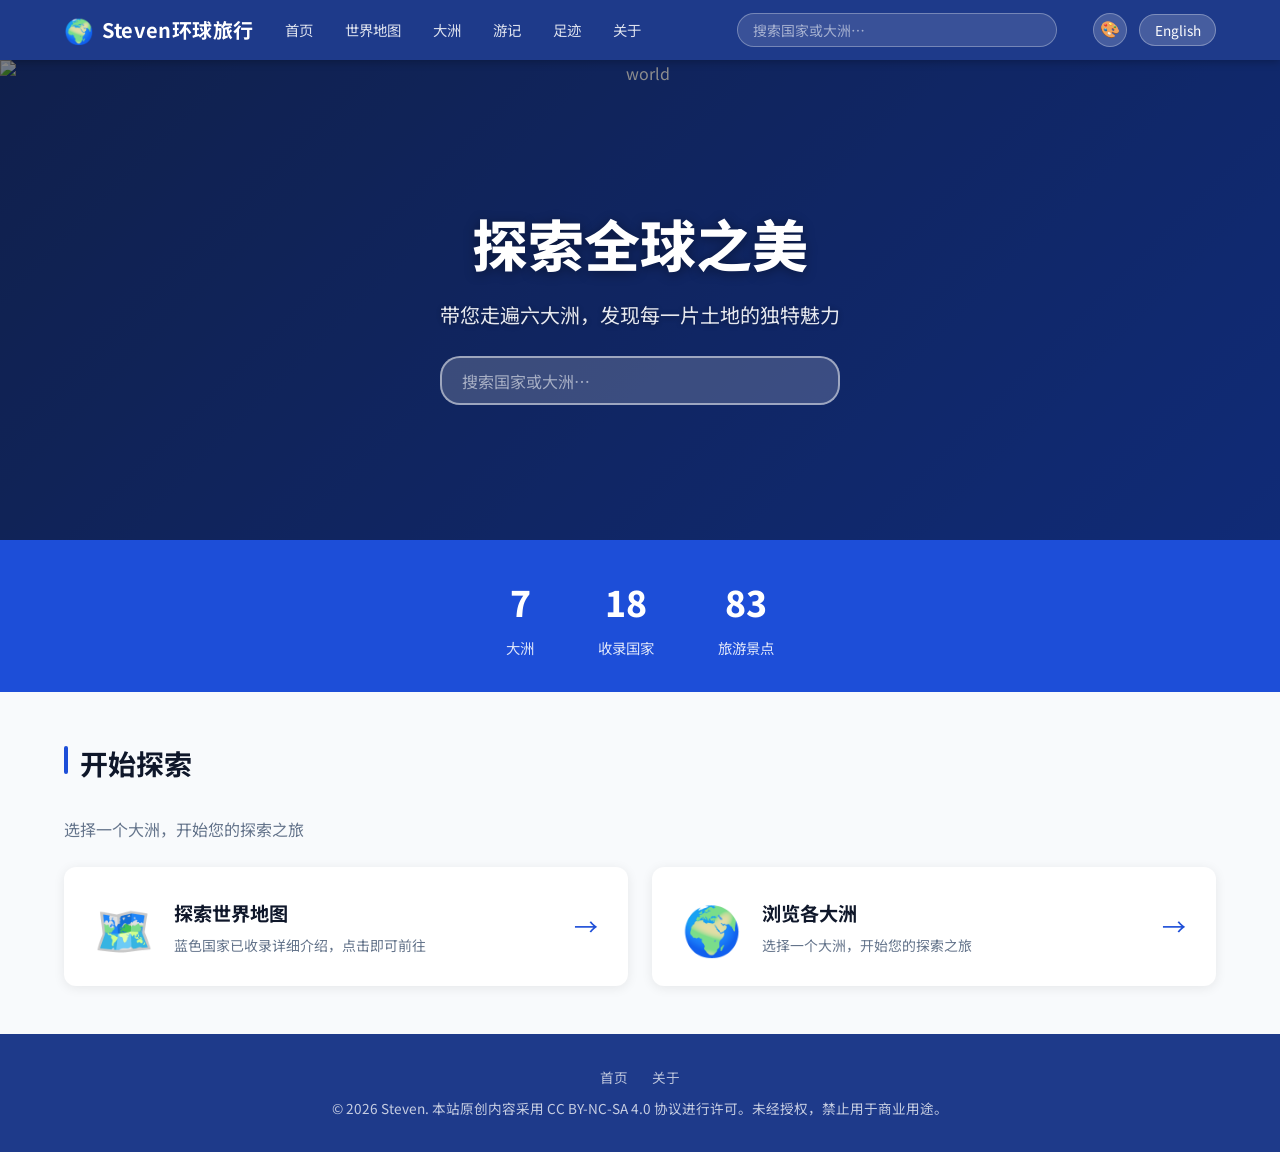
==== commit 924442bd: "Add footprint hero image, color palette switcher, floating theme panel - Footprint: add hero backgro" ====
--- a/index.html
+++ b/index.html
@@ -18,7 +18,7 @@
   <link rel="preconnect" href="https://fonts.gstatic.com" crossorigin>
   <link href="https://fonts.googleapis.com/css2?family=Noto+Sans+SC:wght@400;600;700;800&display=swap" rel="stylesheet">
   <link rel="stylesheet" href="css/style.css">
-  <script>!function(){var t=localStorage.getItem('sv-theme');document.documentElement.setAttribute('data-theme',t==='dark'?'dark':t==='light'?'light':window.matchMedia('(prefers-color-scheme:dark)').matches?'dark':'light')}();</script>
+  <script>!function(){var t=localStorage.getItem('sv-theme'),p=localStorage.getItem('sv-palette');document.documentElement.setAttribute('data-theme',t==='dark'?'dark':t==='light'?'light':window.matchMedia('(prefers-color-scheme:dark)').matches?'dark':'light');if(p&&p!=='blue')document.documentElement.setAttribute('data-palette',p)}();</script>
   <link rel="stylesheet" href="https://cdn.jsdelivr.net/npm/leaflet@1.9.4/dist/leaflet.css">
 </head>
 <body data-page="index">
--- a/css/style.css
+++ b/css/style.css
@@ -34,6 +34,21 @@
   --primary:    #3b82f6;
   --primary-dk: #1d4ed8;
 }
+
+/* ============================
+   Color Palettes
+   ============================ */
+[data-palette="green"]  { --primary: #059669; --primary-dk: #065f46; }
+[data-palette="purple"] { --primary: #7c3aed; --primary-dk: #4c1d95; }
+[data-palette="rose"]   { --primary: #e11d48; --primary-dk: #9f1239; }
+[data-palette="amber"]  { --primary: #d97706; --primary-dk: #92400e; }
+
+/* Dark mode: use lighter palette primaries for readability on dark bg */
+[data-theme="dark"]                        { --primary: #3b82f6; --primary-dk: #1d4ed8; }
+[data-theme="dark"][data-palette="green"]  { --primary: #34d399; --primary-dk: #059669; }
+[data-theme="dark"][data-palette="purple"] { --primary: #a78bfa; --primary-dk: #7c3aed; }
+[data-theme="dark"][data-palette="rose"]   { --primary: #fb7185; --primary-dk: #e11d48; }
+[data-theme="dark"][data-palette="amber"]  { --primary: #fbbf24; --primary-dk: #d97706; }
 
 /* ============================
    Reset & Base
@@ -1456,29 +1471,118 @@
 }
 
 /* ============================
-   Theme Toggle (nav)
-   ============================ */
-.theme-toggle {
-  display: flex;
-  align-items: center;
-  background: rgba(255,255,255,.12);
-  border: 1px solid rgba(255,255,255,.2);
-  border-radius: 20px;
-  padding: 2px;
-}
-.theme-btn {
-  background: transparent;
+   Theme Settings Button (nav)
+   ============================ */
+.theme-settings-btn {
+  background: rgba(255,255,255,.18);
+  border: 1px solid rgba(255,255,255,.28);
+  color: #fff;
+  width: 34px;
+  height: 34px;
+  border-radius: 50%;
+  cursor: pointer;
+  font-size: 1rem;
+  line-height: 1;
+  display: flex;
+  align-items: center;
+  justify-content: center;
+  transition: all var(--transition);
+  flex-shrink: 0;
+}
+.theme-settings-btn:hover { background: rgba(255,255,255,.3); }
+
+/* ============================
+   Theme Panel (floating)
+   ============================ */
+.theme-panel {
+  position: fixed;
+  top: 68px;
+  right: 1rem;
+  background: var(--bg-card);
+  border: 1px solid var(--border);
+  border-radius: var(--radius);
+  box-shadow: var(--shadow-lg);
+  padding: 1.2rem 1.25rem 1.25rem;
+  width: 272px;
+  display: none;
+  z-index: 5000;
+  animation: dmFadeIn .15s ease;
+}
+.theme-panel.open { display: block; }
+
+.theme-panel-hd {
+  display: flex;
+  align-items: center;
+  justify-content: space-between;
+  margin-bottom: 1.1rem;
+}
+.theme-panel-title { font-weight: 700; font-size: .97rem; }
+.theme-panel-close {
+  background: none;
   border: none;
-  color: rgba(255,255,255,.65);
   cursor: pointer;
-  padding: .2rem .42rem;
-  border-radius: 16px;
-  font-size: .82rem;
+  color: var(--text-muted);
+  font-size: .95rem;
   line-height: 1;
-  transition: all .2s ease;
-}
-.theme-btn:hover  { background: rgba(255,255,255,.18); color: #fff; }
-.theme-btn.active { background: rgba(255,255,255,.28); color: #fff; }
+  padding: .25rem;
+  border-radius: 4px;
+  transition: color var(--transition);
+}
+.theme-panel-close:hover { color: var(--text); }
+.theme-panel-sec { margin-bottom: 1.1rem; }
+.theme-panel-sec:last-child { margin-bottom: 0; }
+.theme-panel-lbl {
+  font-size: .73rem;
+  font-weight: 700;
+  color: var(--text-muted);
+  text-transform: uppercase;
+  letter-spacing: .07em;
+  margin-bottom: .55rem;
+}
+.theme-mode-row {
+  display: flex;
+  gap: .35rem;
+}
+.theme-mode-btn {
+  flex: 1;
+  background: var(--bg);
+  border: 1.5px solid var(--border);
+  color: var(--text-muted);
+  padding: .45rem .3rem;
+  border-radius: var(--radius-sm);
+  cursor: pointer;
+  font-size: .79rem;
+  font-family: var(--font-sans);
+  transition: all .15s;
+  text-align: center;
+  white-space: nowrap;
+}
+.theme-mode-btn:hover { border-color: var(--primary); color: var(--primary); }
+.theme-mode-btn.active { background: var(--primary); color: #fff; border-color: var(--primary); }
+
+.palette-row { display: flex; gap: .55rem; flex-wrap: wrap; }
+.palette-swatch {
+  width: 34px;
+  height: 34px;
+  border-radius: 50%;
+  border: 3px solid transparent;
+  cursor: pointer;
+  transition: transform .15s, box-shadow .15s;
+  outline: none;
+  position: relative;
+}
+.palette-swatch:hover { transform: scale(1.12); }
+.palette-swatch.active {
+  box-shadow: 0 0 0 2px var(--bg-card), 0 0 0 4px var(--text);
+  transform: scale(1.12);
+}
+.palette-label {
+  font-size: .7rem;
+  text-align: center;
+  color: var(--text-muted);
+  margin-top: .2rem;
+  white-space: nowrap;
+}
 
 /* ============================
    Dark-mode element overrides
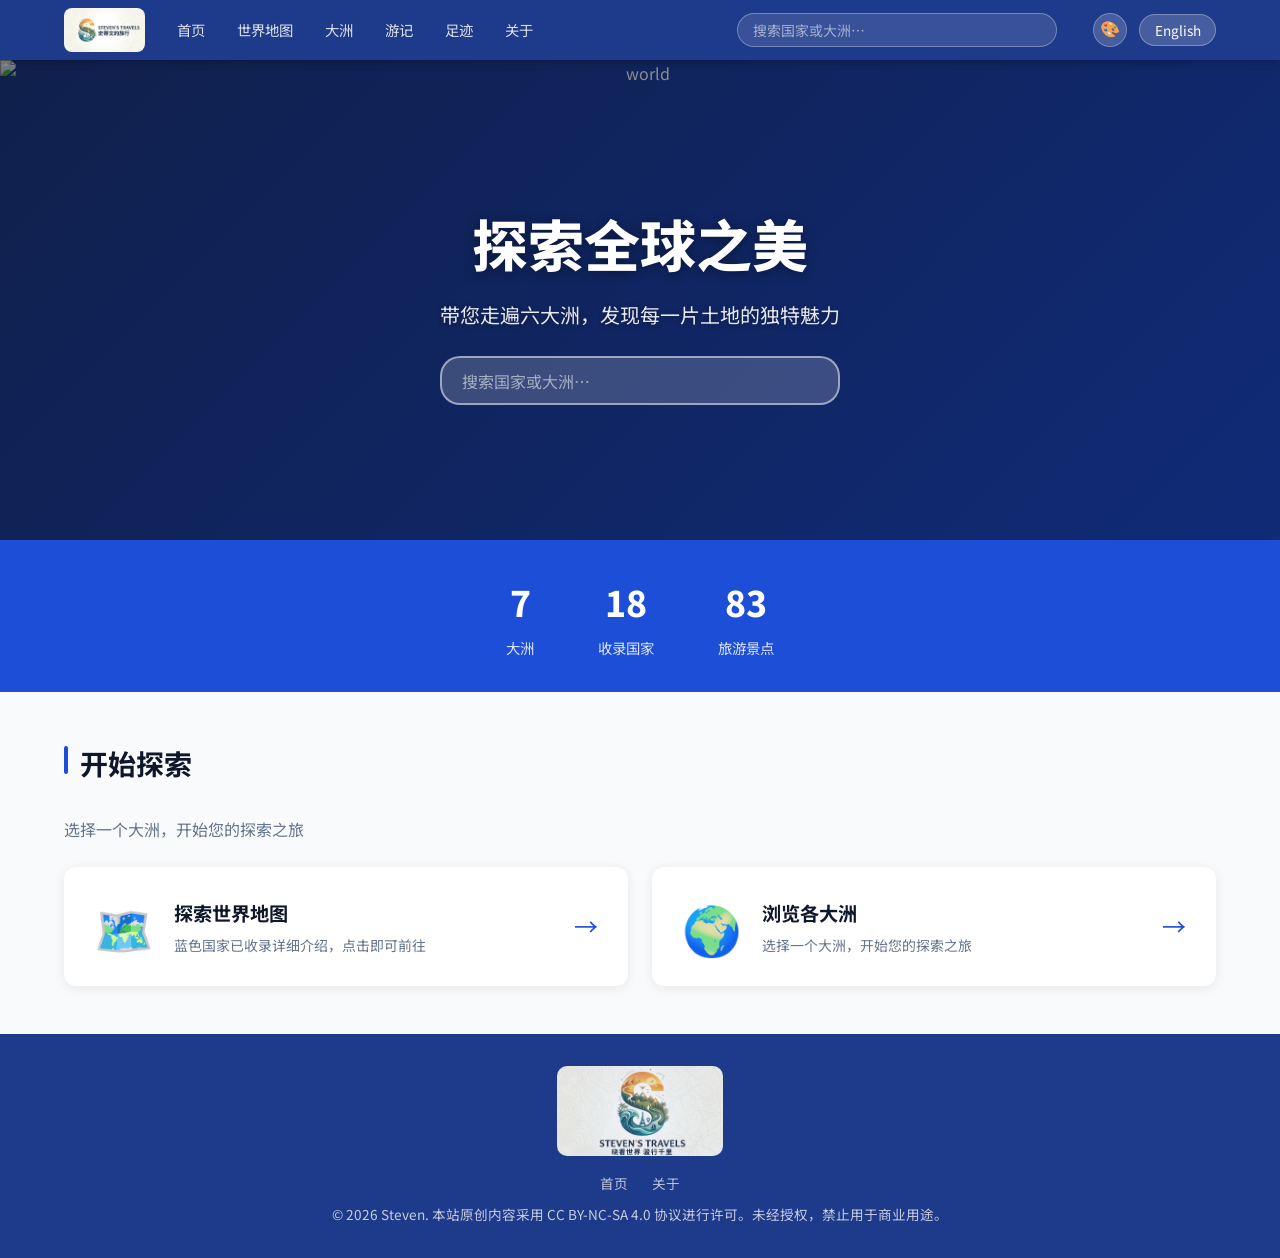
==== commit 4fbe87e4: "Integrate brand logos across the site - images/: add logo-icon.png / logo-horizontal.png / logo-vert" ====
--- a/index.html
+++ b/index.html
@@ -4,7 +4,8 @@
   <meta charset="UTF-8">
   <meta name="viewport" content="width=device-width, initial-scale=1.0">
   <title>Steven环球旅行 | Steven World Travel</title>
-  <link rel="icon" type="image/svg+xml" href="favicon.svg">
+  <link rel="icon" href="images/logo-icon.png">
+  <link rel="apple-touch-icon" href="images/logo-icon.png">
   <!-- Google tag (gtag.js) -->
   <script async src="https://www.googletagmanager.com/gtag/js?id=G-HJWRL0D0HH"></script>
   <script>
--- a/css/style.css
+++ b/css/style.css
@@ -94,16 +94,27 @@
 }
 
 .nav-logo {
-  font-size: 1.25rem;
-  font-weight: 700;
-  letter-spacing: .02em;
-  white-space: nowrap;
-  display: flex;
-  align-items: center;
-  gap: .5rem;
-}
-
-.nav-logo .logo-icon { font-size: 1.5rem; }
+  display: flex;
+  align-items: center;
+  flex-shrink: 0;
+}
+
+/* Horizontal logo (desktop) */
+.nav-logo-full {
+  height: 44px;
+  width: auto;
+  border-radius: 8px;
+  display: block;
+}
+
+/* Icon-only logo (mobile ≤480px) */
+.nav-logo-icon {
+  height: 40px;
+  width: 40px;
+  border-radius: 50%;
+  object-fit: cover;
+  display: none;
+}
 
 .nav-links {
   display: flex;
@@ -590,13 +601,14 @@
    About Page
    ============================ */
 .about-section { max-width: 800px; margin: 0 auto; padding: 3rem 1.5rem; }
-.about-avatar {
-  width: 120px;
-  height: 120px;
-  border-radius: 50%;
-  object-fit: cover;
-  border: 4px solid var(--primary);
-  margin-bottom: 1.5rem;
+
+.about-brand-logo {
+  display: block;
+  max-width: 280px;
+  width: 100%;
+  margin: 0 auto 2rem;
+  border-radius: var(--radius);
+  box-shadow: var(--shadow);
 }
 .about-section h1 { font-size: 2rem; margin-bottom: .5rem; }
 .about-section h2 { font-size: 1.3rem; margin: 2rem 0 .75rem; }
@@ -622,6 +634,14 @@
   gap: .5rem;
   text-align: center;
   font-size: .85rem;
+}
+
+.footer-logo {
+  height: 90px;
+  width: auto;
+  border-radius: 10px;
+  margin-bottom: .5rem;
+  opacity: .92;
 }
 
 .footer-links { display: flex; gap: 1.5rem; flex-wrap: wrap; justify-content: center; }
@@ -841,19 +861,84 @@
 .fetch-error a { color: var(--primary); font-weight: 600; }
 
 /* ============================
+   Mobile Nav
+   ============================ */
+.nav-hamburger {
+  display: none;
+  background: rgba(255,255,255,.18);
+  border: 1px solid rgba(255,255,255,.28);
+  color: #fff;
+  width: 34px;
+  height: 34px;
+  border-radius: 6px;
+  cursor: pointer;
+  font-size: 1.15rem;
+  line-height: 1;
+  align-items: center;
+  justify-content: center;
+  flex-shrink: 0;
+  transition: background var(--transition);
+}
+.nav-hamburger:hover { background: rgba(255,255,255,.3); }
+
+.mobile-menu {
+  display: none;
+  flex-direction: column;
+  background: var(--primary-dk);
+  border-top: 1px solid rgba(255,255,255,.1);
+  padding: .75rem 1rem 1rem;
+  box-shadow: 0 8px 24px rgba(0,0,0,.3);
+}
+.mobile-menu.open { display: flex; }
+
+.mobile-menu-search {
+  padding-bottom: .75rem;
+  margin-bottom: .4rem;
+  border-bottom: 1px solid rgba(255,255,255,.12);
+}
+.mobile-menu-search .search-input {
+  width: 100%;
+  font-size: .9rem;
+  background: rgba(255,255,255,.15);
+  border-color: rgba(255,255,255,.3);
+}
+
+.mobile-menu-links { list-style: none; display: flex; flex-direction: column; gap: .1rem; }
+.mobile-menu-links a {
+  display: block;
+  color: rgba(255,255,255,.85);
+  padding: .6rem .6rem;
+  border-radius: 6px;
+  font-size: .95rem;
+  transition: background .15s;
+}
+.mobile-menu-links a:hover { background: rgba(255,255,255,.12); color: #fff; }
+
+/* ============================
    Responsive
    ============================ */
 @media (max-width: 768px) {
+  .nav-inner { gap: .6rem; padding: 0 1rem; }
   .nav-links { display: none; }
+  .nav-search { display: none; }
+  .nav-hamburger { display: flex; }
+  .nav-actions { gap: .45rem; }
   .hero { height: 320px; }
   .hero-small { height: 220px; }
   .grid-3, .grid-4 { grid-template-columns: 1fr 1fr; }
   .stats-inner { gap: 2rem; }
   .quick-facts { grid-template-columns: 1fr 1fr; }
   .country-header h1 { font-size: 1.75rem; }
+  .theme-panel { right: .75rem; width: calc(100vw - 1.5rem); max-width: 320px; }
 }
 
 @media (max-width: 480px) {
+  .nav-inner { padding: 0 .75rem; gap: .4rem; }
+  .nav-logo-full { display: none; }
+  .nav-logo-icon { display: block; }
+  .lang-btn { padding: .3rem .65rem; font-size: .8rem; }
+  .theme-settings-btn { width: 30px; height: 30px; font-size: .9rem; }
+  .nav-hamburger { width: 30px; height: 30px; }
   .grid-2, .grid-3, .grid-4 { grid-template-columns: 1fr; }
   .quick-facts { grid-template-columns: 1fr 1fr; }
   .filter-bar { gap: .4rem; }
@@ -1366,6 +1451,31 @@
    Comment Section
    ============================ */
 .comment-section { max-width: 760px; margin: 0 auto; }
+
+/* ============================
+   Footprint Map Legend
+   ============================ */
+.fp-map-legend {
+  background: var(--bg-card);
+  border: 1px solid var(--border);
+  border-radius: 8px;
+  padding: .45rem .75rem;
+  font-size: .82rem;
+  font-family: var(--font-sans);
+  color: var(--text);
+  display: flex;
+  flex-direction: column;
+  gap: .3rem;
+  box-shadow: var(--shadow);
+}
+.fp-map-legend span { display: flex; align-items: center; gap: .45rem; }
+.fp-map-legend i {
+  display: inline-block;
+  width: 14px;
+  height: 14px;
+  border-radius: 3px;
+  flex-shrink: 0;
+}
 
 /* ============================
    Footprint Page
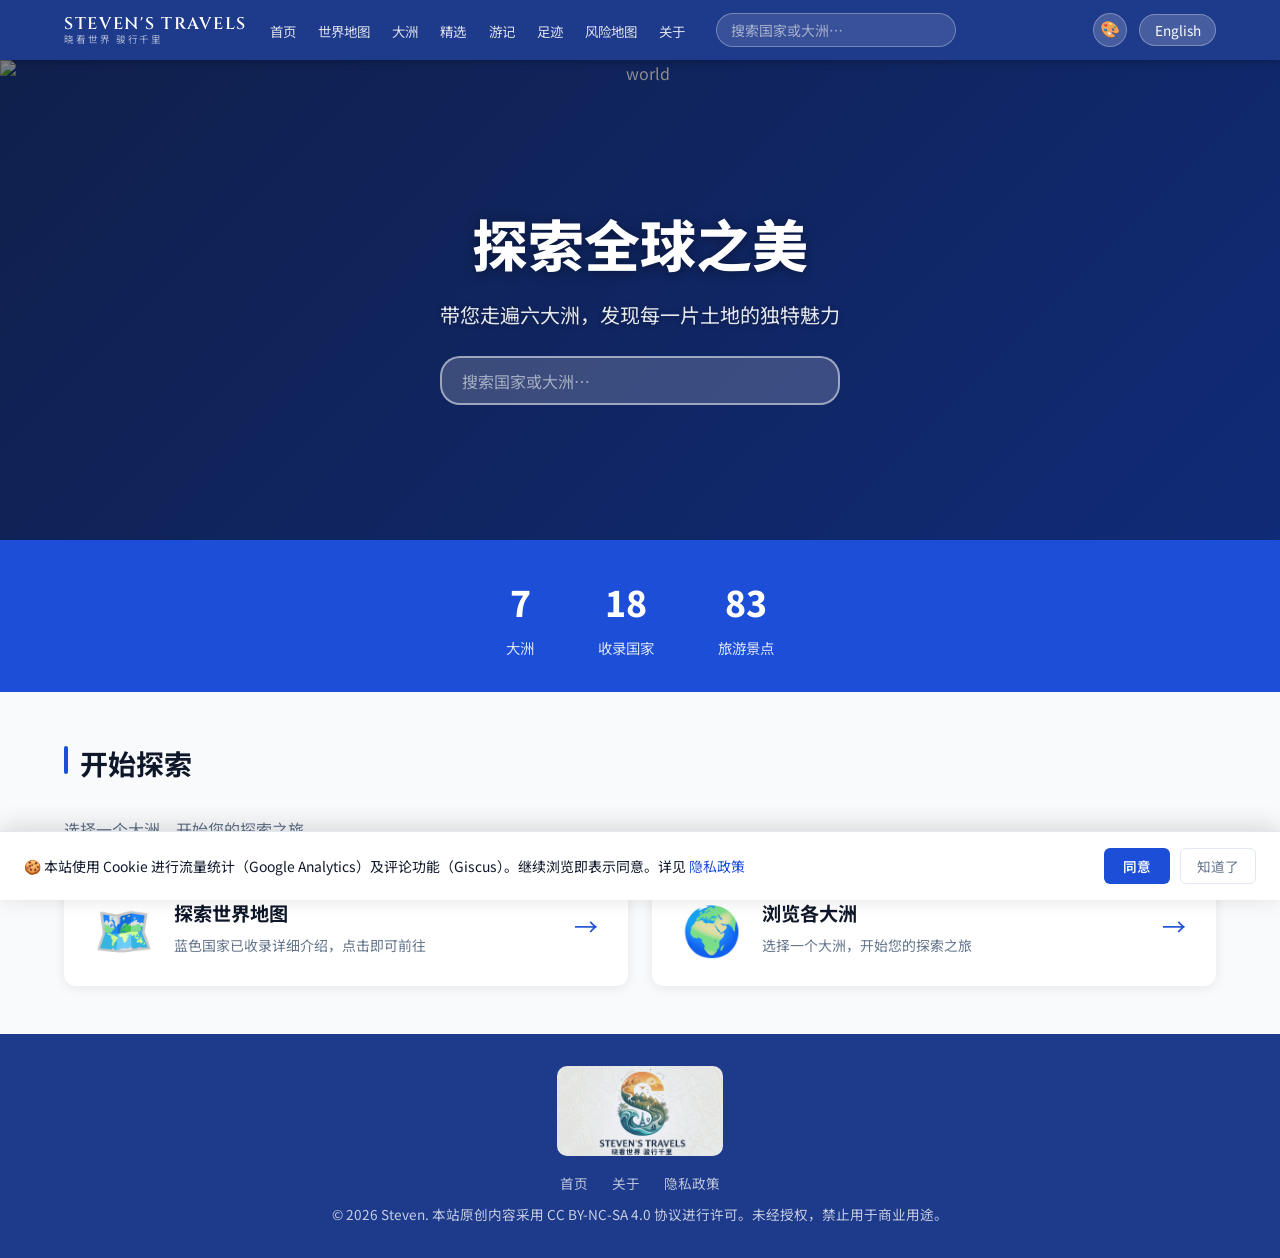
==== commit 8b26ce64: "Migrate all content to Markdown, rendered live in the browser Store all site content as .md files (J" ====
--- a/index.html
+++ b/index.html
@@ -31,6 +31,7 @@
   <script src="data/index.js"></script>
   <script src="data/coords.js"></script>
   <script src="https://cdn.jsdelivr.net/npm/leaflet@1.9.4/dist/leaflet.js"></script>
+  <script src="js/md.js"></script>
   <script src="js/app.js"></script>
 </body>
 </html>
--- a/css/style.css
+++ b/css/style.css
@@ -1,3 +1,5 @@
+@import url('https://fonts.googleapis.com/css2?family=Cinzel:wght@400;600;700&display=swap');
+
 /* ============================
    CSS Custom Properties
    ============================ */
@@ -90,44 +92,51 @@
   height: 60px;
   display: flex;
   align-items: center;
-  gap: 1.5rem;
+  gap: 1rem;
 }
 
 .nav-logo {
   display: flex;
-  align-items: center;
+  flex-direction: column;
+  align-items: flex-start;
+  gap: .05rem;
   flex-shrink: 0;
-}
-
-/* Horizontal logo (desktop) */
-.nav-logo-full {
-  height: 44px;
-  width: auto;
-  border-radius: 8px;
-  display: block;
-}
-
-/* Icon-only logo (mobile ≤480px) */
-.nav-logo-icon {
-  height: 40px;
-  width: 40px;
-  border-radius: 50%;
-  object-fit: cover;
-  display: none;
+  text-decoration: none;
+}
+
+.nav-logo-text {
+  font-family: 'Cinzel', Georgia, serif;
+  font-size: 1.05rem;
+  font-weight: 600;
+  letter-spacing: .1em;
+  color: #fff;
+  line-height: 1.15;
+  white-space: nowrap;
+}
+
+.nav-logo-slogan {
+  font-size: .6rem;
+  letter-spacing: .2em;
+  color: rgba(255,255,255,.65);
+  font-family: var(--font-sans);
+  font-weight: 400;
+  line-height: 1;
+  white-space: nowrap;
 }
 
 .nav-links {
   display: flex;
-  gap: 1rem;
+  gap: .55rem;
   list-style: none;
-  flex: 1;
+  flex-shrink: 0;
 }
 
 .nav-links a {
   color: rgba(255,255,255,.85);
-  font-size: .9rem;
-  padding: .25rem .5rem;
-  border-radius: 6px;
+  font-size: .84rem;
+  padding: .22rem .42rem;
+  border-radius: 5px;
+  white-space: nowrap;
   transition: all var(--transition);
 }
 
@@ -408,6 +417,9 @@
   color: var(--text);
   max-width: 820px;
 }
+.info-text p { margin: 0 0 1rem; }
+.info-text p:last-child { margin-bottom: 0; }
+.info-text ul { margin: 0 0 1rem; padding-left: 1.4rem; }
 
 /* ============================
    Map
@@ -702,8 +714,8 @@
    ============================ */
 .nav-search {
   flex: 1;
-  max-width: 320px;
-  margin: 0 .75rem;
+  max-width: 240px;
+  margin: 0 .5rem;
 }
 
 .search-wrap {
@@ -917,11 +929,21 @@
 /* ============================
    Responsive
    ============================ */
+/* ── Nav: hide search on medium desktops to save space ── */
+@media (min-width: 1024px) and (max-width: 1279px) {
+  .nav-search { display: none; }
+}
+
+/* ── Nav: collapse to hamburger on tablets / small laptops ── */
+@media (max-width: 1023px) {
+  .nav-links    { display: none; }
+  .nav-search   { display: none; }
+  .nav-hamburger { display: flex; }
+}
+
+/* ── Layout: tablet-and-below tweaks ── */
 @media (max-width: 768px) {
   .nav-inner { gap: .6rem; padding: 0 1rem; }
-  .nav-links { display: none; }
-  .nav-search { display: none; }
-  .nav-hamburger { display: flex; }
   .nav-actions { gap: .45rem; }
   .hero { height: 320px; }
   .hero-small { height: 220px; }
@@ -934,8 +956,8 @@
 
 @media (max-width: 480px) {
   .nav-inner { padding: 0 .75rem; gap: .4rem; }
-  .nav-logo-full { display: none; }
-  .nav-logo-icon { display: block; }
+  .nav-logo-text { font-size: .82rem; letter-spacing: .06em; }
+  .nav-logo-slogan { display: none; }
   .lang-btn { padding: .3rem .65rem; font-size: .8rem; }
   .theme-settings-btn { width: 30px; height: 30px; font-size: .9rem; }
   .nav-hamburger { width: 30px; height: 30px; }
@@ -968,7 +990,7 @@
    Continent Map
    ============================ */
 .continent-map-container {
-  height: 340px;
+  height: 420px;
   border-radius: var(--radius);
   overflow: hidden;
   border: 1px solid var(--border);
@@ -978,8 +1000,10 @@
 }
 
 @media (max-width: 600px) {
-  .continent-map-container { height: 240px; }
-}
+  .continent-map-container { height: 260px; }
+}
+
+.continent-map-container .leaflet-interactive { cursor: pointer; }
 
 /* ============================
    Entry Cards (Homepage)
@@ -1501,6 +1525,196 @@
 .fp-country-chip.visited  { background: #dbeafe; color: #1e40af; border: 1px solid #bfdbfe; }
 .fp-country-chip.wishlist { background: #fef3c7; color: #92400e; border: 1px solid #fde68a; }
 
+/* Risk level chips */
+.fp-country-chip.risk-chip-extreme { background: #fee2e2; color: #991b1b; border: 1px solid #fecaca; }
+.fp-country-chip.risk-chip-high    { background: #ffedd5; color: #9a3412; border: 1px solid #fdba74; }
+.fp-country-chip.risk-chip-medium  { background: #fef9c3; color: #854d0e; border: 1px solid #fef08a; }
+.fp-country-chip.risk-chip-low     { background: #dcfce7; color: #166534; border: 1px solid #bbf7d0; }
+
+/* ============================
+   Reference Cards (About page)
+   ============================ */
+.ref-grid {
+  display: grid;
+  grid-template-columns: repeat(auto-fill, minmax(260px, 1fr));
+  gap: 1rem;
+  margin-top: 1rem;
+}
+.ref-card {
+  display: flex;
+  align-items: flex-start;
+  gap: .9rem;
+  padding: 1rem 1.1rem;
+  border: 1px solid var(--border);
+  border-radius: var(--radius);
+  background: var(--bg-card);
+  text-decoration: none;
+  color: var(--text);
+  transition: box-shadow .2s, border-color .2s;
+}
+.ref-card:hover {
+  box-shadow: var(--shadow);
+  border-color: var(--primary);
+}
+.ref-card-icon { font-size: 1.8rem; line-height: 1; flex-shrink: 0; }
+.ref-card-body { flex: 1; min-width: 0; }
+.ref-card-name { font-weight: 700; font-size: .95rem; color: var(--text); margin-bottom: .25rem; }
+.ref-card-desc { font-size: .82rem; color: var(--text-muted); line-height: 1.5; }
+.ref-card-tag  {
+  font-size: .72rem;
+  font-weight: 600;
+  padding: 2px 8px;
+  border-radius: 99px;
+  background: var(--primary);
+  color: #fff;
+  align-self: flex-start;
+  flex-shrink: 0;
+  white-space: nowrap;
+}
+
+/* ============================
+   Top Picks Page
+   ============================ */
+.top-filters {
+  display: flex;
+  flex-wrap: wrap;
+  gap: .5rem;
+  margin-bottom: .25rem;
+}
+.top-filter-btn {
+  padding: .38rem .9rem;
+  border-radius: 99px;
+  border: 1.5px solid var(--border);
+  background: var(--bg-card);
+  color: var(--text-muted);
+  font-size: .83rem;
+  font-weight: 500;
+  cursor: pointer;
+  transition: border-color .18s, color .18s, background .18s;
+  font-family: inherit;
+}
+.top-filter-btn:hover  { border-color: var(--primary); color: var(--primary); }
+.top-filter-btn.active { background: var(--primary); border-color: var(--primary); color: #fff; }
+
+.top-grid {
+  display: grid;
+  grid-template-columns: repeat(auto-fill, minmax(300px, 1fr));
+  gap: 1.25rem;
+}
+
+.top-card {
+  position: relative;
+  border-radius: var(--radius);
+  overflow: hidden;
+  aspect-ratio: 4 / 3;
+  background: #1e293b;
+  box-shadow: var(--shadow);
+  transition: transform .25s, box-shadow .25s;
+  text-decoration: none;
+  display: block;
+  cursor: pointer;
+}
+.top-card:hover {
+  transform: translateY(-5px);
+  box-shadow: 0 16px 40px rgba(0,0,0,.22);
+}
+
+.top-card-img {
+  position: absolute;
+  inset: 0;
+  width: 100%;
+  height: 100%;
+  object-fit: cover;
+  transition: transform .4s ease;
+}
+.top-card:hover .top-card-img { transform: scale(1.06); }
+
+.top-card-overlay {
+  position: absolute;
+  inset: 0;
+  background: linear-gradient(to top, rgba(0,0,0,.8) 0%, rgba(0,0,0,.3) 55%, rgba(0,0,0,.08) 100%);
+}
+
+.top-card-badge {
+  position: absolute;
+  top: .75rem;
+  left: .75rem;
+  background: rgba(0,0,0,.45);
+  backdrop-filter: blur(6px);
+  -webkit-backdrop-filter: blur(6px);
+  color: #fff;
+  font-size: .75rem;
+  font-weight: 600;
+  padding: .25rem .65rem;
+  border-radius: 99px;
+  line-height: 1.4;
+}
+
+.top-card-rank {
+  position: absolute;
+  top: .75rem;
+  right: .75rem;
+  background: var(--primary);
+  color: #fff;
+  font-size: .72rem;
+  font-weight: 700;
+  width: 1.75rem;
+  height: 1.75rem;
+  border-radius: 50%;
+  display: flex;
+  align-items: center;
+  justify-content: center;
+  box-shadow: 0 2px 8px rgba(0,0,0,.3);
+}
+
+.top-card-body {
+  position: absolute;
+  bottom: 0;
+  left: 0;
+  right: 0;
+  padding: 1rem 1.1rem 1.1rem;
+}
+
+.top-card-title {
+  font-size: 1.1rem;
+  font-weight: 700;
+  color: #fff;
+  margin-bottom: .35rem;
+  text-shadow: 0 1px 4px rgba(0,0,0,.6);
+  line-height: 1.3;
+}
+
+.top-card-desc {
+  font-size: .8rem;
+  color: rgba(255,255,255,.88);
+  line-height: 1.55;
+  display: -webkit-box;
+  -webkit-line-clamp: 2;
+  -webkit-box-orient: vertical;
+  overflow: hidden;
+  text-shadow: 0 1px 3px rgba(0,0,0,.5);
+  margin-bottom: .5rem;
+}
+
+.top-card-tags { display: flex; flex-wrap: wrap; gap: .3rem; }
+
+.top-card-tag {
+  background: rgba(255,255,255,.2);
+  backdrop-filter: blur(4px);
+  -webkit-backdrop-filter: blur(4px);
+  color: rgba(255,255,255,.95);
+  font-size: .68rem;
+  font-weight: 500;
+  padding: .15rem .52rem;
+  border-radius: 99px;
+  letter-spacing: .02em;
+}
+
+@media (max-width: 600px) {
+  .top-grid { grid-template-columns: 1fr; }
+  .top-card  { aspect-ratio: 16 / 9; }
+}
+
 /* ============================
    Cuisine Section
    ============================ */
@@ -1708,6 +1922,10 @@
 [data-theme="dark"] .dest-modal-tip-label  { color: #fbbf24; }
 [data-theme="dark"] .fp-country-chip.visited  { background: #1e3a5f; color: #93c5fd; border-color: #1d4ed8; }
 [data-theme="dark"] .fp-country-chip.wishlist { background: #2d1800; color: #fbbf24; border-color: #92400e; }
+[data-theme="dark"] .fp-country-chip.risk-chip-extreme { background: #450a0a; color: #fca5a5; border-color: #991b1b; }
+[data-theme="dark"] .fp-country-chip.risk-chip-high    { background: #431407; color: #fdba74; border-color: #c2410c; }
+[data-theme="dark"] .fp-country-chip.risk-chip-medium  { background: #3b2600; color: #fde047; border-color: #ca8a04; }
+[data-theme="dark"] .fp-country-chip.risk-chip-low     { background: #052e16; color: #86efac; border-color: #16a34a; }
 [data-theme="dark"] .bt-opt     { background: #14532d; color: #86efac; }
 [data-theme="dark"] .bt-good    { background: #422006; color: #fde047; }
 [data-theme="dark"] .bt-avoid   { background: #450a0a; color: #fca5a5; }
@@ -1722,3 +1940,148 @@
 [data-theme="dark"] .fetch-error     { background: #2d1b00; border-color: #92400e; }
 [data-theme="dark"] .fetch-error h3  { color: #fb923c; }
 [data-theme="dark"] .fetch-error p   { color: #fdba74; }
+
+/* ============================
+   Privacy Page
+   ============================ */
+.privacy-page { max-width: 820px; margin: 0 auto; padding: 2.5rem 1.5rem 4rem; }
+
+.privacy-hero {
+  text-align: center;
+  padding: 2.5rem 1rem 2rem;
+  margin-bottom: 2rem;
+  border-bottom: 1px solid var(--border);
+}
+.privacy-hero h1 { font-size: 1.9rem; font-weight: 800; margin-bottom: .4rem; }
+.privacy-hero p  { color: var(--text-muted); font-size: .9rem; }
+
+.privacy-toc {
+  background: var(--bg);
+  border: 1px solid var(--border);
+  border-radius: var(--radius);
+  padding: 1.1rem 1.4rem;
+  margin-bottom: 2.5rem;
+  display: flex;
+  flex-direction: column;
+  gap: .35rem;
+}
+.privacy-toc strong { font-size: .8rem; text-transform: uppercase; letter-spacing: .07em; color: var(--text-muted); margin-bottom: .2rem; }
+.privacy-toc a { font-size: .9rem; color: var(--primary); }
+.privacy-toc a:hover { text-decoration: underline; }
+
+.privacy-body section {
+  margin-bottom: 2.5rem;
+  scroll-margin-top: 80px;
+}
+.privacy-body h2 {
+  font-size: 1.2rem;
+  font-weight: 700;
+  margin-bottom: .9rem;
+  padding-bottom: .45rem;
+  border-bottom: 2px solid var(--primary);
+  display: inline-block;
+}
+.privacy-body p  { margin-bottom: .85rem; line-height: 1.85; color: var(--text); }
+.privacy-body ul { padding-left: 1.4rem; margin-bottom: .85rem; }
+.privacy-body li { line-height: 1.85; margin-bottom: .3rem; }
+.privacy-body a  { color: var(--primary); }
+.privacy-body a:hover { text-decoration: underline; }
+
+.cookie-table {
+  border: 1px solid var(--border);
+  border-radius: var(--radius-sm);
+  overflow: hidden;
+  margin: 1rem 0 1.2rem;
+  font-size: .85rem;
+}
+.cookie-row {
+  display: grid;
+  grid-template-columns: 1.2fr 1.4fr 2fr 1.4fr;
+  gap: 0;
+  border-bottom: 1px solid var(--border);
+  padding: .55rem .9rem;
+}
+.cookie-row:last-child { border-bottom: none; }
+.cookie-header { background: var(--bg); font-weight: 700; font-size: .78rem; text-transform: uppercase; letter-spacing: .05em; color: var(--text-muted); }
+.cookie-row code { font-size: .8rem; background: var(--bg); padding: .1rem .3rem; border-radius: 4px; }
+
+@media (max-width: 600px) {
+  .cookie-row { grid-template-columns: 1fr 1fr; row-gap: .2rem; }
+  .cookie-header span:nth-child(3), .cookie-header span:nth-child(4),
+  .cookie-row span:nth-child(4) { display: none; }
+}
+
+.third-list { display: flex; flex-direction: column; gap: 1rem; margin: 1rem 0; }
+.third-item {
+  background: var(--bg);
+  border: 1px solid var(--border);
+  border-radius: var(--radius-sm);
+  padding: 1rem 1.1rem;
+}
+.third-name { font-weight: 700; margin-bottom: .3rem; }
+.third-desc { font-size: .88rem; color: var(--text-muted); line-height: 1.65; margin-bottom: .5rem; }
+.third-item a { font-size: .85rem; color: var(--primary); }
+
+/* ============================
+   Cookie Consent Banner
+   ============================ */
+.cookie-banner {
+  position: fixed;
+  bottom: 0;
+  left: 0;
+  right: 0;
+  background: var(--bg-card);
+  border-top: 1px solid var(--border);
+  box-shadow: 0 -4px 24px rgba(0,0,0,.15);
+  z-index: 6000;
+  padding: 1rem 1.5rem;
+  display: flex;
+  align-items: center;
+  gap: 1.25rem;
+  flex-wrap: wrap;
+  animation: slideUpBanner .3s ease;
+}
+@keyframes slideUpBanner { from { transform: translateY(100%); } to { transform: translateY(0); } }
+
+.cookie-banner-text {
+  flex: 1;
+  min-width: 200px;
+  font-size: .87rem;
+  color: var(--text);
+  line-height: 1.6;
+}
+.cookie-banner-text a { color: var(--primary); }
+.cookie-banner-text a:hover { text-decoration: underline; }
+
+.cookie-banner-actions { display: flex; gap: .6rem; flex-shrink: 0; flex-wrap: wrap; }
+.cookie-accept-btn {
+  background: var(--primary);
+  color: #fff;
+  border: none;
+  padding: .45rem 1.2rem;
+  border-radius: 6px;
+  cursor: pointer;
+  font-size: .85rem;
+  font-family: var(--font-sans);
+  font-weight: 600;
+  transition: background var(--transition);
+}
+.cookie-accept-btn:hover { background: var(--primary-dk); }
+.cookie-dismiss-btn {
+  background: transparent;
+  border: 1px solid var(--border);
+  color: var(--text-muted);
+  padding: .45rem 1rem;
+  border-radius: 6px;
+  cursor: pointer;
+  font-size: .85rem;
+  font-family: var(--font-sans);
+  transition: all var(--transition);
+}
+.cookie-dismiss-btn:hover { border-color: var(--text-muted); color: var(--text); }
+
+@media (max-width: 600px) {
+  .cookie-banner { padding: .9rem 1rem; gap: .8rem; }
+  .cookie-banner-actions { width: 100%; }
+  .cookie-accept-btn, .cookie-dismiss-btn { flex: 1; text-align: center; }
+}
